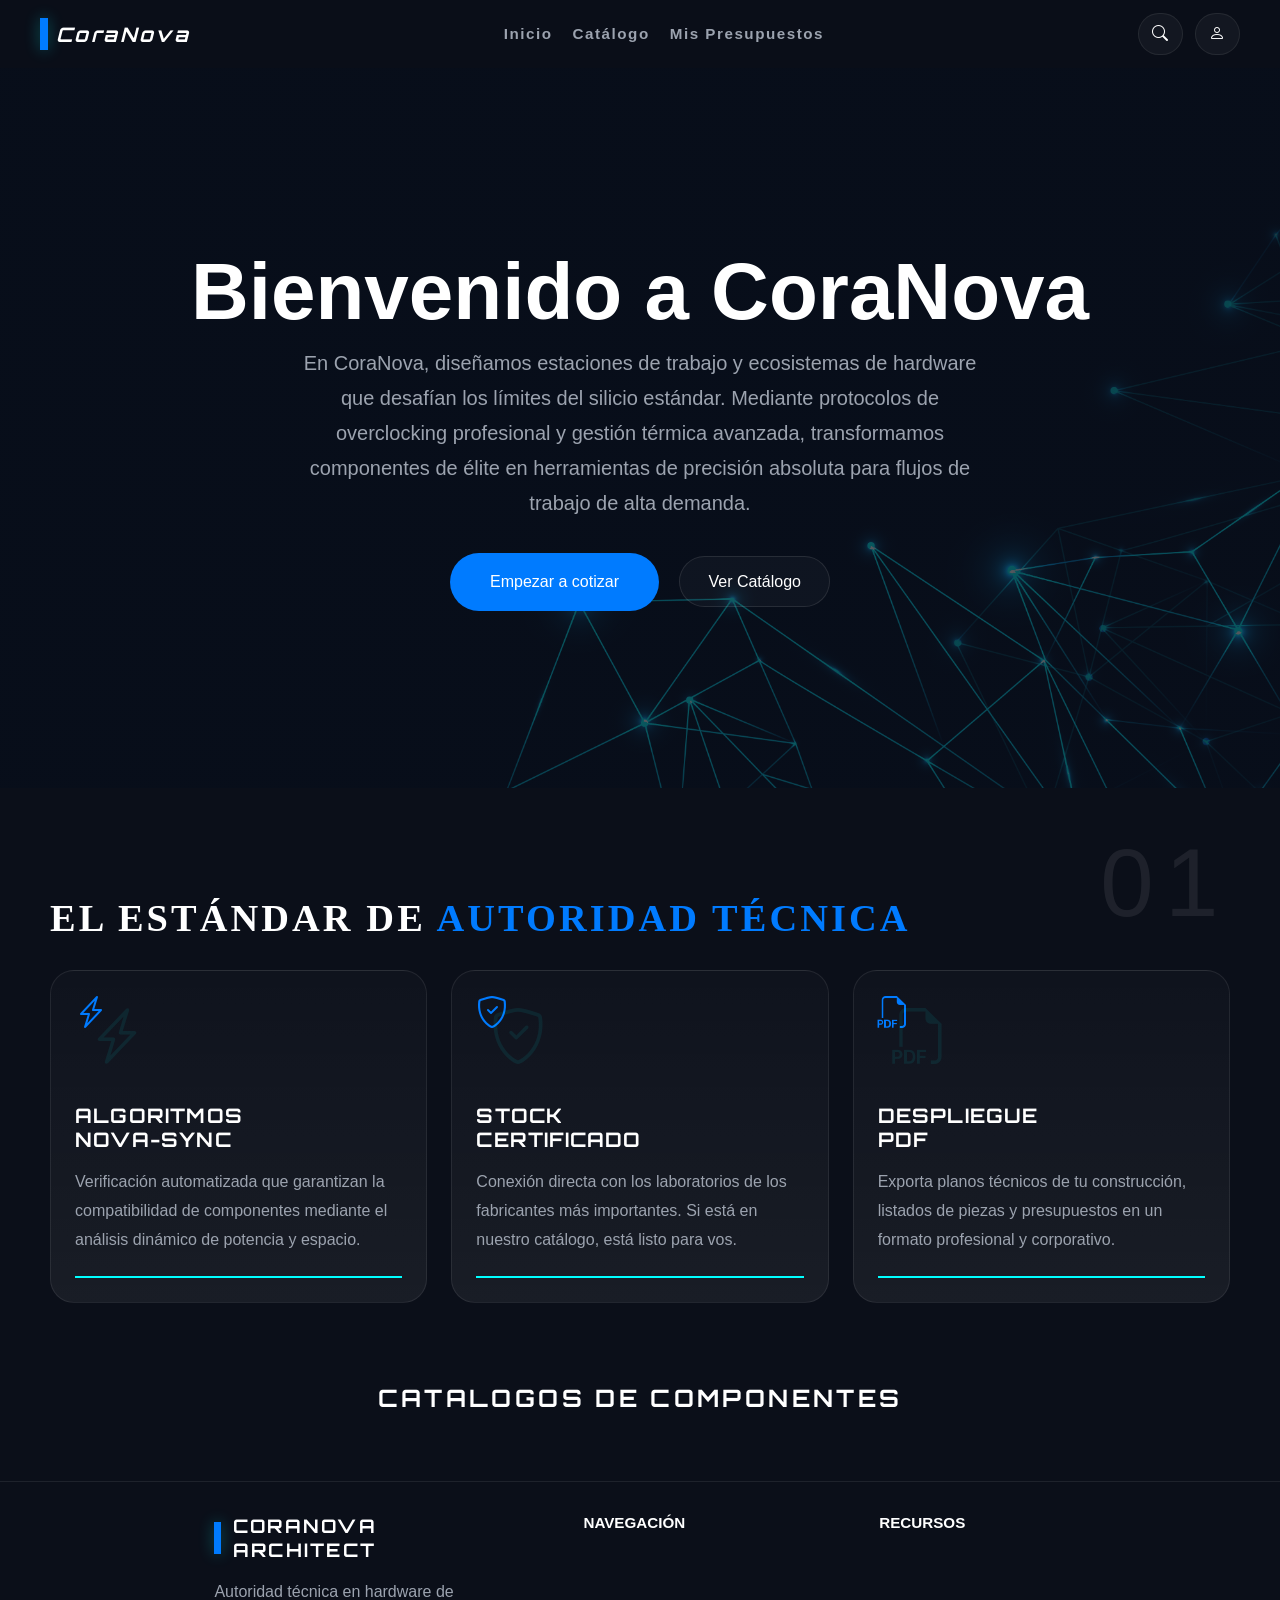
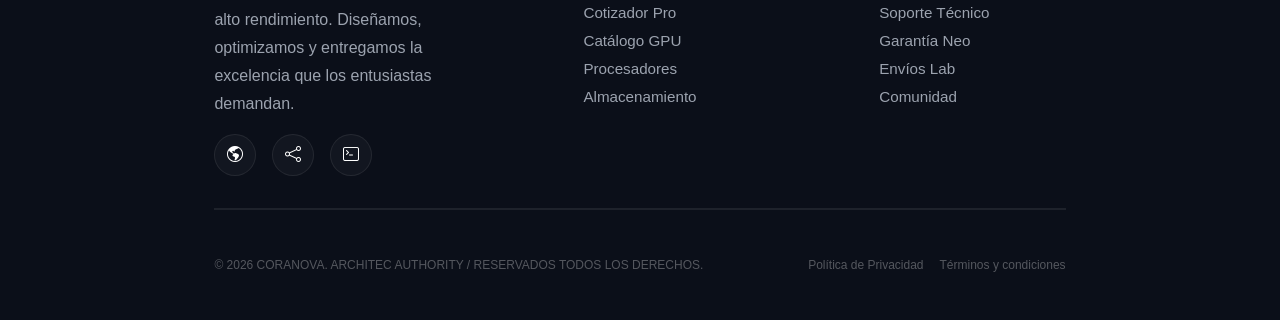
==== CoreNova/index.html @ 24099075 "Fix merge conflicts" ====
<!DOCTYPE html>
<html lang="en">
  <head>
    <meta charset="UTF-8" />
    <meta name="viewport" content="width=device-width, initial-scale=1.0" />
    <title>CoraNova - Inicio</title>

    <!-- link css -->
    <link rel="stylesheet" href="CSS/index.css" />

    <!-- icon bootstrap -->
    <link rel="stylesheet" href="https://cdn.jsdelivr.net/npm/bootstrap-icons@1.13.1/font/bootstrap-icons.min.css" />
    <link rel="stylesheet" href="https://fonts.googleapis.com/css2?family=Material+Symbols+Outlined" />

    <link href="https://fonts.googleapis.com/css2?family=Orbitron:wght@400..900&display=swap" rel="stylesheet" />
  </head>
  
  <body>
    <header>
      <nav class="navbar">
        <div class="container__navbar-logo">
          <span class="navbar__logo-accent"></span>
          <h1>CoraNova</h1>
        </div>

        <div class="navbar__links">
          <ul>
            <li>
              <a href="index.html" class="link__active">Inicio</a>
            </li>
            <li><a href="../CoreNova/pages/catalogo.html">Catálogo</a></li>
            <li><a href="#">Mis Presupuestos</a></li>
          </ul>
        </div>

        <div class="navbar__btn-actions">
          <button class="iconSearch">
            <i class="bi bi-search"></i>
          </button>

          <button class="iconLogin-person">
            <i class="bi bi-person"></i>
          </button>
        </div>
      </nav>
    </header>

    <main>
      <section class="content_principal">
        <h2 class="content_principal-tittle">Bienvenido a CoraNova</h2>
        <p class="content_principal-descrip">En CoraNova, diseñamos estaciones de trabajo y ecosistemas de hardware  que desafían los límites del silicio estándar. Mediante protocolos de overclocking profesional y gestión térmica avanzada, transformamos  componentes de élite en herramientas de precisión absoluta para flujos de trabajo de alta demanda.</p>

        <div class="container__btn-coti-catalog">
          <button class="btn-startquoting">
            <a href="#">Empezar a cotizar</a>
          </button>

          <button class="btn-seecatalog">
            <a href="#">Ver Catálogo</a>
          </button>
        </div>
      </section>


      <section class="features">
        <div class="container">
          <div class="features__header">
            <div class="features__title-block">
              <h2 class="features__title"> EL ESTÁNDAR DE <span class="features__title--highlight">AUTORIDAD TÉCNICA</span> </h2>
            </div>
            <span class="features__numOne">01</span>
          </div>

          <div class="features__grid">
            <article class="feature-card">
              <div class="feature-card__bg-icon">
                <i class="bi bi-lightning-charge"></i>
              </div>
              <i class="bi bi-lightning-charge"></i>
              <h3 class="feature-card__title"> ALGORITMOS <br /> NOVA-SYNC </h3>
              <p class="feature-card__description">Verificación automatizada que garantizan la compatibilidad de componentes mediante el análisis dinámico de potencia y espacio.</p>
              <div class="feature-card__animated-border"></div>
            </article>

            <article class="feature-card">
              <div class="feature-card__bg-icon">
                <i class="bi bi-shield-check"></i>
              </div>
              <i class="bi bi-shield-check"></i>
              <h3 class="feature-card__title">STOCK <br /> CERTIFICADO</h3>
              <p class="feature-card__description">Conexión directa con los laboratorios de los fabricantes más importantes. Si está en nuestro catálogo, está listo para vos.</p>
              <div class="feature-card__animated-border"></div>
            </article>

            <article class="feature-card">
              <div class="feature-card__bg-icon">
                <i class="bi bi-filetype-pdf"></i>
              </div>

              <i class="bi bi-filetype-pdf"></i>

              <h3 class="feature-card__title">DESPLIEGUE <br /> PDF</h3>
              <p class="feature-card__description">Exporta planos técnicos de tu construcción, listados de piezas y presupuestos en un formato profesional y corporativo.</p>
              <div class="feature-card__animated-border"></div>
            </article>
          </div>


        </div>
      </section>

      <section class="catalog">

        <div class="container__catalog">

          <div class="container__catalog-tittle">
            <h2 class="catalog__tittle">CATALOGOS DE COMPONENTES</h2>
          </div>

          <div class="catalog__grid">
            <!-- <article class="catalog__card">
              <p class="product__card-textcategory">PROCESADOR</p>
              <img src="assets/CORE i9.png" alt="CORE I9-14900K" class="catalog__card-img" />
              <h3 class="catalog__card-title">CORE I9-14900K LGA1700</h3>
            </article>

            <article class="catalog__card">
              <p class="product__card-textcategory">TARJETA GRÁFICA</p>

              <img src="assets/RTX.png" alt="RTX 4090 PHANTOM" class="catalog__card-img" />
              <h3 class="catalog__card-title">RTX 4090 PHANTOM</h3>
            </article>

            <article class="catalog__card">
              <p class="product__card-textcategory">MEMORIA RAM</p>
              <img src="assets/DOMINATOR DDR5.png" alt="DOMINATOR DDR5" class="catalog__card-img" />
              <h3 class="catalog__card-title">DOMINATOR DDR5</h3>
            </article>

            <article class="catalog__card">
              <p class="product__card-textcategory">PLACA MADRE</p>
              <img src="assets/pacaBase.jpeg" alt="Placas Base" class="catalog__card-img" />
              <h3 class="catalog__card-title">Motherboard B550m Ds3h Gigabyte Amd Am4</h3>
            </article>

            <article class="catalog__card">
              <p class="product__card-textcategory">FUENTE DE PODER</p>
              <img src="assets/fuentePoder.webp" alt="Fuentes de Poder" class="catalog__card-img" />
              <h3 class="catalog__card-title">FUENTE GAMER SENTEY 850W 80 GOLD</h3>
            </article> -->
        </div>

      </section>
    </main>

    <footer class="footer">
      
      <div class="container__general-footer">

        <div class="container footer__grid">

        <div class="footer__brand">

          <div class="footer__logo">
            <span class="footer__logo-accent"></span>
            <h3>CORANOVA ARCHITECT</h3>
          </div>

          <p class="footer__about">Autoridad técnica en hardware de alto rendimiento. Diseñamos, optimizamos y entregamos la excelencia que los entusiastas demandan.</p>

          <div class="footer__socials">
            <a href="#" class="footer__social-link"><i class="bi bi-globe-americas"></i></a>
            <a href="#" class="footer__social-link"><i class="bi bi-share"></i></a>
            <a href="#" class="footer__social-link"><i class="bi bi-terminal"></i></a>
          </div>
        </div>

        <div class="footer__nav-group">
          <h5 class="footer__title">NAVEGACIÓN</h5>
          <ul class="footer__list">
            <li><a href="#" class="footer__link">Cotizador Pro</a></li>
            <li><a href="#" class="footer__link">Catálogo GPU</a></li>
            <li><a href="#" class="footer__link">Procesadores</a></li>
            <li><a href="#" class="footer__link">Almacenamiento</a></li>
          </ul>
        </div>

        <div class="footer__nav-group">
          <h5 class="footer__title">RECURSOS</h5>
          <ul class="footer__list">
            <li><a href="#" class="footer__link">Soporte Técnico</a></li>
            <li><a href="#" class="footer__link">Garantía Neo</a></li>
            <li><a href="#" class="footer__link">Envíos Lab</a></li>
            <li><a href="#" class="footer__link">Comunidad</a></li>
          </ul>
        </div>
      </div>

      <div class="container__line-footer">
        <hr class="line-footer">
      </div>

      <div class="container footer__bottom">
        <p class="footer__copyright">© 2026 CORANOVA. ARCHITEC AUTHORITY / RESERVADOS TODOS LOS DERECHOS.</p>
        <div class="footer__legal">
          <a href="#" class="footer__legal-link">Política de Privacidad</a>
          <a href="#" class="footer__legal-link">Términos y condiciones</a>
        </div>
      </div>

      </div>

    </footer>
  </body>
</html>
---- CoreNova/CSS/index.css ----
:root {
  /* colores */
  --brand-primary: #007bff;
  --brand-glow: #00ffff;
  --bg-main: #0b0f19;
  --bg-card: #111827;
  --text-main: #ffffff;
  --text-dim: #9ca3af;
  --accent-alert: #ff3e3e;

  /* fuentes */
  --font-header: "Orbitron", sans-serif;
  --font-body: "Inter", sans-serif;

  /* sombras y efect */
  --neon-glow: 0 0 15px rgba(0, 255, 255, 0.3);
  --border-tech: 1px solid rgba(255, 255, 255, 0.08);
}

* {
    margin: 0;
    padding: 0;
    box-sizing: border-box;
}

html {
    scroll-behavior: smooth;
}

body {
    background-color: var(--bg-main);
    color: var(--text-main);
    font-family: var(--font-body);
    min-height: 100vh;
}

img {
    display: block;
    max-width: 100%;
}

a {
    color: inherit;
    text-decoration: none;
}

button, .btn-startquoting a, .btn-seecatalog a {
    font: inherit;
}

header{
    /* posicionamiento */
    position: sticky;
    top: 0;
    z-index: 1000;

    /* efecto vidrio */
    background-color: rgba(11, 15, 25, 0.7);
    backdrop-filter: blur(3px);
    transition: all 0.3s ease;
}

.navbar {
    padding: 0 2.5rem;
    align-items: center;
    display: flex;
    gap: 1rem;
    justify-content: space-between;
    text-align: center;
    min-height: 68px;
}

.container__navbar-logo {
    display: flex;
    align-items: center;
    gap: 0.5rem;
    font-family: var(--font-headline);
    font-size: 1.5rem;
    font-weight: 900;
    font-style: italic;
    color: #fff;
}

.navbar__logo-accent, .footer__logo-accent {
    width: 0.5rem;
    height: 2rem;
    background-color: var(--brand-primary);
    box-shadow: var(--neon-glow);
}

.footer__logo-accent h3 {
    font-size: 1.25rem;
}

.navbar h1 {
    color: var(--text-main);
    font-family: var(--font-header);
    font-size: 1.25rem;
    letter-spacing: 0.12em;
    margin: 0;
}

.navbar__links ul {
    align-items: center;
    display: flex;
    gap: 1.25rem;
    list-style: none;
    margin: 0;
    padding: 0;
}

.navbar__links a {
    color: var(--text-dim);
    font-family: Verdana, Geneva, Tahoma, sans-serif;
    font-size: 0.95em;
    letter-spacing: 0.1em;
    font-weight: bold;
    transition: color 0.2s ease;
}

.navbar__links a:hover {
  color: var(--text-main);
}

.navbar__btn-actions {
    align-items: center;
    display: flex;
    gap: 0.75rem;
}

.navbar__btn-actions button {
    align-items: center;
    background-color: rgba(255, 255, 255, 0.04);
    border: 1px solid rgba(255, 255, 255, 0.08);
    border-radius: 999px;
    color: var(--text-main);
    display: inline-flex;
    height: 42px;
    justify-content: center;
    padding: 0 0.85rem;
    transition: transform 0.2s ease, background 0.2s ease;
}

.navbar__btn-actions button:hover {
    background-color: rgba(0, 255, 255, 0.14);
    transform: translateY(-1px);
}


                                        /* CONTENT */

.content_principal {
    background-image: linear-gradient(rgba(11, 15, 25, 0.7), rgba(11, 15, 25, 0.7)), url('/CoreNova/assets/v796-nunny-03b.jpg');
    background-repeat: no-repeat;
    background-size: cover;
    background-position: center;
    background-attachment: fixed;
    min-height: 80vh; 

    display: flex;
    flex-direction: column;
    text-align: center;
    align-items: center;
    justify-content: center;
}

.content_principal-tittle {
    font-family: 'Segoe UI', Tahoma, Geneva, Verdana, sans-serif;
    font-size: 5rem;
    font-weight: 900;
    margin-bottom: 0.5rem;
}

.content_principal-descrip {
    color: var(--text-dim);
    font-size: 1.25rem;
    line-height: 1.75;
    margin: 0 auto 2rem;
    max-width: 680px;
}

.btn-startquoting {
    background-color: var(--brand-primary);
    color: #ffffff;  
    border: none;
    border-radius: 999px;
    display: inline-flex;
    margin: 0 0.5rem;
    overflow: hidden;
    padding: 1.25rem 2.5rem;
}

.btn-startquoting:hover {
    background-color:#004ea1;
    box-shadow: 0 0 40px rgba(0, 123, 255, 0.5);
    transform: translateY(-2px);
    transition: 0.3s ease;
    cursor: pointer;

}

.btn-seecatalog {
    background-color: rgba(255, 255, 255, 0.03);
    border: 1px solid rgba(255, 255, 255, 0.1);
    border-radius: 999px;
    display: inline-flex;
    margin: 0 0.5rem;
    overflow: hidden;
    padding: 0;
}

.btn-seecatalog a {
    color: var(--text-main);
    display: inline-flex;
    padding: 0.95rem 1.75rem;
    transition: background 0.2s ease, color 0.2s ease;
}

.btn-seecatalog:hover {
    background-color: rgba(147, 147, 147, 0.196);
    border: 1px solid rgba(255, 255, 255, 0.238);
    transition: 0.3s ease;
}


                                        /* FEATURE */
.features {
    padding: 2.5rem 0;
}

.container {
    margin: 0 auto;
    max-width: 1180px;
}

.features__header {
    display: flex;
    align-items: flex-end;
    gap: 1rem;
    justify-content: space-between;
    margin-bottom: 2rem;
}

.features__title {
    font-family: Georgia, 'Times New Roman', Times, serif;
    font-size: clamp(2rem, 3vw, 3rem);
    letter-spacing: 0.08em;
    line-height: 1.05;
    margin: 0;
}

.features__title--highlight {
    color: var(--brand-primary);
}

.features__numOne {
    color: rgba(255, 255, 255, 0.08);
    font-family: Arial, Helvetica, sans-serif;
    font-size: 6rem;
    letter-spacing: 0.12em;
    margin: 0;
}

.features__grid {
    display: grid;
    gap: 1.5rem;
    grid-template-columns: repeat(auto-fit, minmax(220px, 1fr));
}

.feature-card {
    background: linear-gradient(180deg, rgba(255, 255, 255, 0.02), rgba(255, 255, 255, 0.06));
    border: var(--border-tech);
    border-radius: 24px;
    min-height: 300px;
    overflow: hidden;
    padding: 1.5rem;
    position: relative;
    transition: transform 0.2s ease, border-color 0.2s ease;
}

.feature-card:hover {
    border-color: rgba(0, 255, 255, 0.25);
    transform: translateY(-5px);
}

.feature-card__bg-icon {
    align-items: center;
    color: rgba(0, 255, 255, 0.08);
    display: flex;
    font-size: 3.5rem;
    height: 84px;
    justify-content: center;
    left: 1.5rem;
    position: absolute;
    top: 1.5rem;
    width: 84px;
}

.feature-card > i {
    color: var(--brand-primary);
    font-size: 2rem;
    margin-bottom: 1rem;
}

.feature-card__title {
    font-family: var(--font-header);
    font-size: 1.25rem;
    letter-spacing: 0.06em;
    line-height: 1.2;
    margin: 4.5rem 0 1rem;
}

.feature-card__description {
    color: var(--text-dim);
    line-height: 1.8;
    margin: 0 0 1.5rem;
} 

.feature-card__animated-border {
    background-color: var(--brand-glow);
    height: 2px;
    left: 1.5rem;
    position: absolute;
    right: 1.5rem;
    bottom: 1.5rem;
}

.feature-card:hover > .feature-card__animated-border {
    background: linear-gradient(90deg, transparent, var(--brand-glow), transparent);
    transition: 0.3s ease;
}


                                                                /* CATALOG */
.catalog {
     padding: 2.5rem 0;
}

.container__catalog {
    margin: 0 auto;
    max-width: 1180px;
}

.container__catalog-tittle {
    margin-bottom: 1.75rem;
    text-align: center;
}

.catalog__tittle {
    font-family: var(--font-header);
    letter-spacing: 0.14em;
    margin: 0;
    text-transform: uppercase;
}

.catalog__grid {
    display: grid;
    gap: 1.5rem;
    grid-template-columns: repeat(auto-fit, minmax(220px, 1fr));
}

.catalog__card {
    background: linear-gradient(180deg, rgba(255, 255, 255, 0.04),rgba(255, 255, 255, 0.08));
    border: var(--border-tech);
    border-radius: 24px;
    padding: 1.5rem;
    text-align: center;
    transition: transform 0.2s ease, border-color 0.2s ease;
}

.catalog__card:hover {
    border-color: rgba(0, 255, 255, 0.25);
    transform: translateY(-4px);
}

.product__card-textcategory {
    color: var(--text-dim);
    font-size: 0.8rem;
    letter-spacing: 0.12em;
    margin-bottom: 1rem;
    text-transform: uppercase;
}

.catalog__card-img {
    border-radius: 18px;
    box-shadow: inset 0 0 0 1px rgba(255, 255, 255, 0.04);
    height: 180px;
    object-fit: cover;
    width: 100%;
}

.catalog__card-title {
    font-family: 'Segoe UI', Tahoma, Geneva, Verdana, sans-serif;
    font-size: 1.1rem;
    margin: 1rem 0 0;
}


                                                                /* FOOTER */

.footer {
    border-top: 1px solid rgba(255, 255, 255, 0.08);
    padding: 2rem 2rem 3rem;
    display: flex;
    justify-content: center;
}

.container__general-footer{
    width: 70%;
    justify-content: center;
    align-items: center;
}

.footer__grid {
    display: grid;
    justify-content: center;
    gap: 2rem;
    grid-template-columns: repeat(auto-fit, minmax(240px, 1fr));
}

.footer__nav-group{
    display: flex;
    flex-direction: column;
    justify-content: center;
}

.footer__brand {
    display: grid;
    gap: 1rem;
}

.footer__logo {
    align-items: center;
    display: flex;
    gap: 0.75rem;
    font-family: var(--font-header);
    font-size: 1rem;
    letter-spacing: 0.14em;
    text-transform: uppercase;
}

.footer__about {
    color: var(--text-dim);
    line-height: 1.75;
    margin: 0;
}

.footer__socials {
    display: flex;
    gap: 1rem;
}

.footer__social-link {
    display: inline-flex;
    align-items: center;
    justify-content: center;
    width: 42px;
    height: 42px;
    background-color: rgba(255, 255, 255, 0.03);
    border: 1px solid rgba(255, 255, 255, 0.08);
    border-radius: 999px;
    color: var(--text-main);
}

.footer__social-link:hover {
    background-color: #007bff;
    transition: 0.3s ease;
}

.footer__nav-group {
    display: grid;
    gap: 0.75rem;
}

.footer__title {
    color: var(--text-main);
    font-size: 0.95rem;
    margin: 0;
    text-transform: uppercase;
}

.footer__list {
    list-style: none;
    margin: 0;
    padding: 0;
}

.footer__link {
    color: var(--text-dim);
    display: inline-block;
    font-size: 0.95rem;
    margin-bottom: 0.7rem;
    transition: color 0.2s ease;
}

.footer__legal-link{
    color: rgba(255, 255, 255, 0.3);
    font-size: .75rem;

}

.footer__legal{
    display: flex;
    flex-direction: inherit;
}

.footer__link:hover {
    color: white;
    transition: 0.2s ease;
}

 .footer__legal-link:hover{
    color: white;
    transition: 0.2s ease;
    text-decoration: underline;
 }

.footer__bottom {
    display: flex;
    align-items: center;
    gap: 1rem;
    justify-content: space-between;
    margin-top: 1rem;
}

.footer__copyright {
    color: rgba(255, 255, 255, 0.3);
    font-size: .75rem;
    margin: 0;
}

.footer__legal {
    display: flex;
    flex-wrap: wrap;
    gap: 1rem;
}

.container__line-footer {
    display: flex;
    justify-content: center;
}

.line-footer {
    width: 100%;
    border: 1px solid rgba(255, 255, 255, 0.08);
    margin: 2rem 0;
}
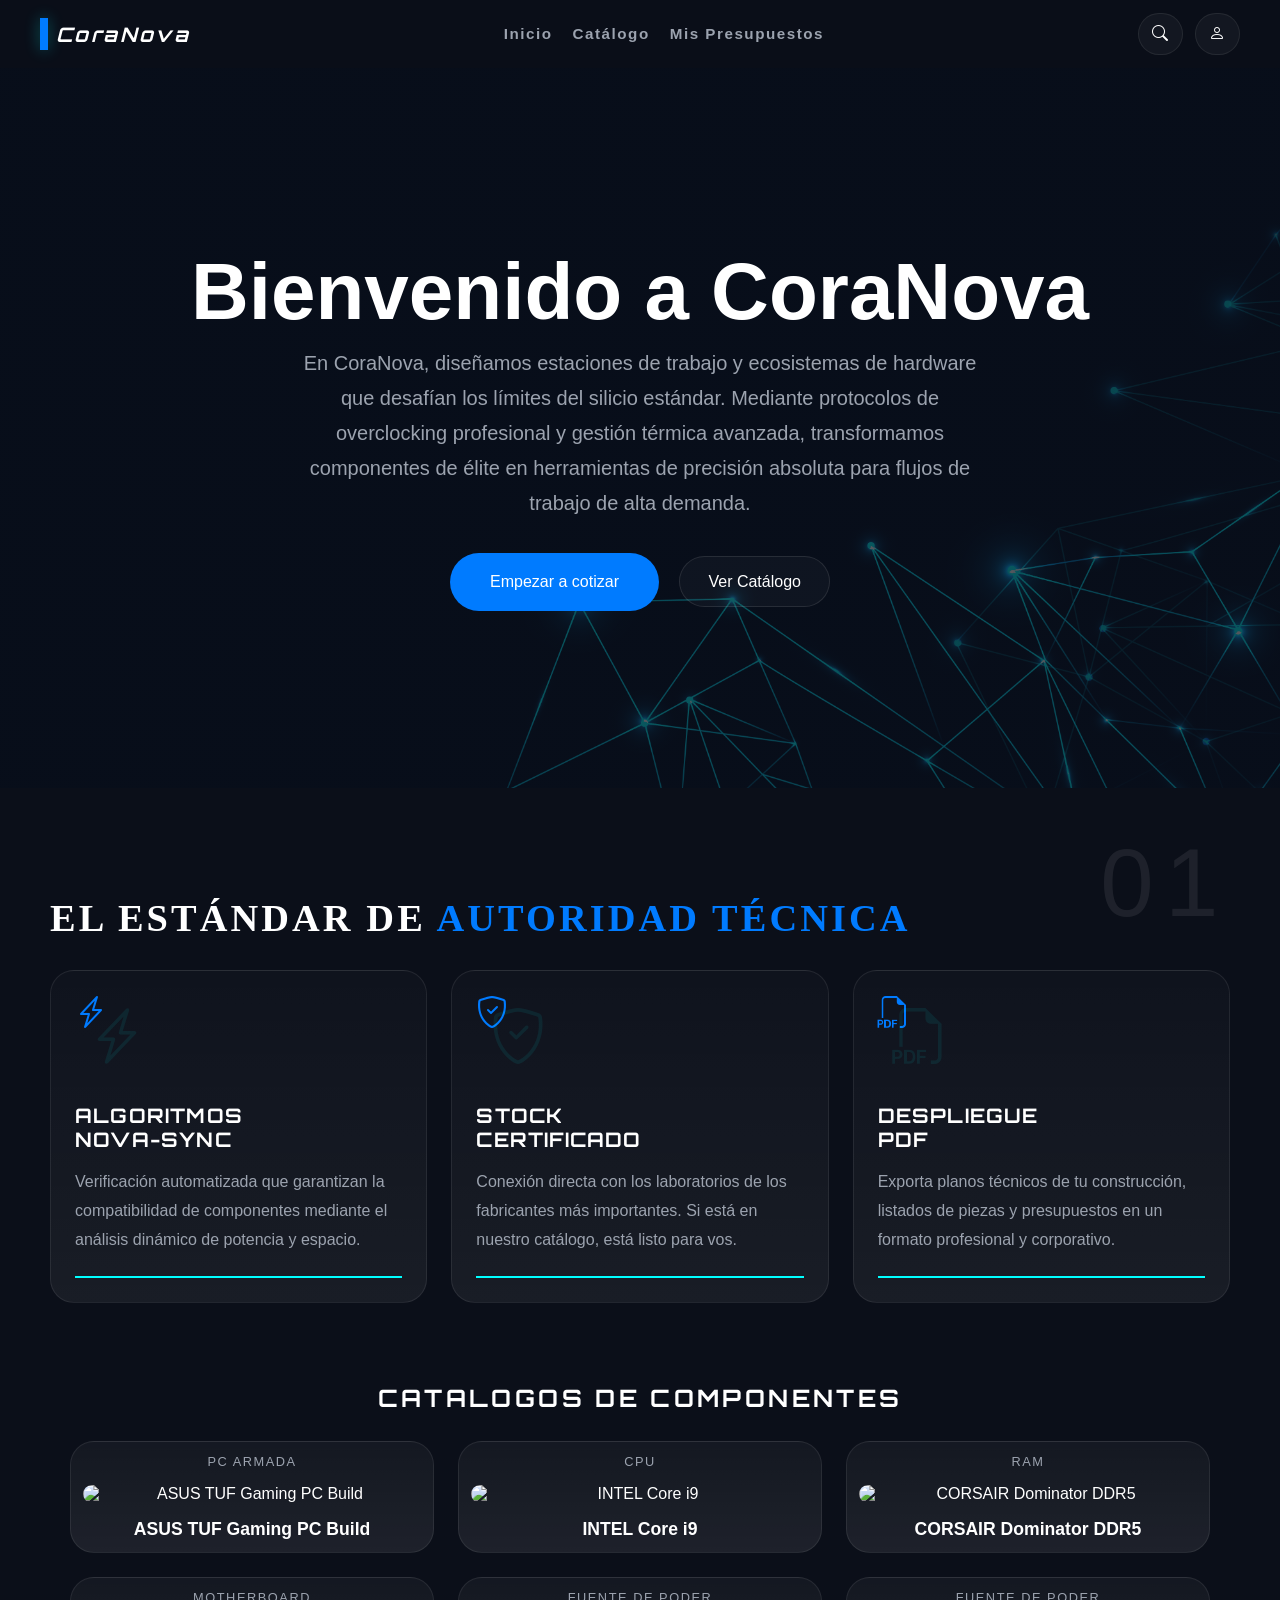
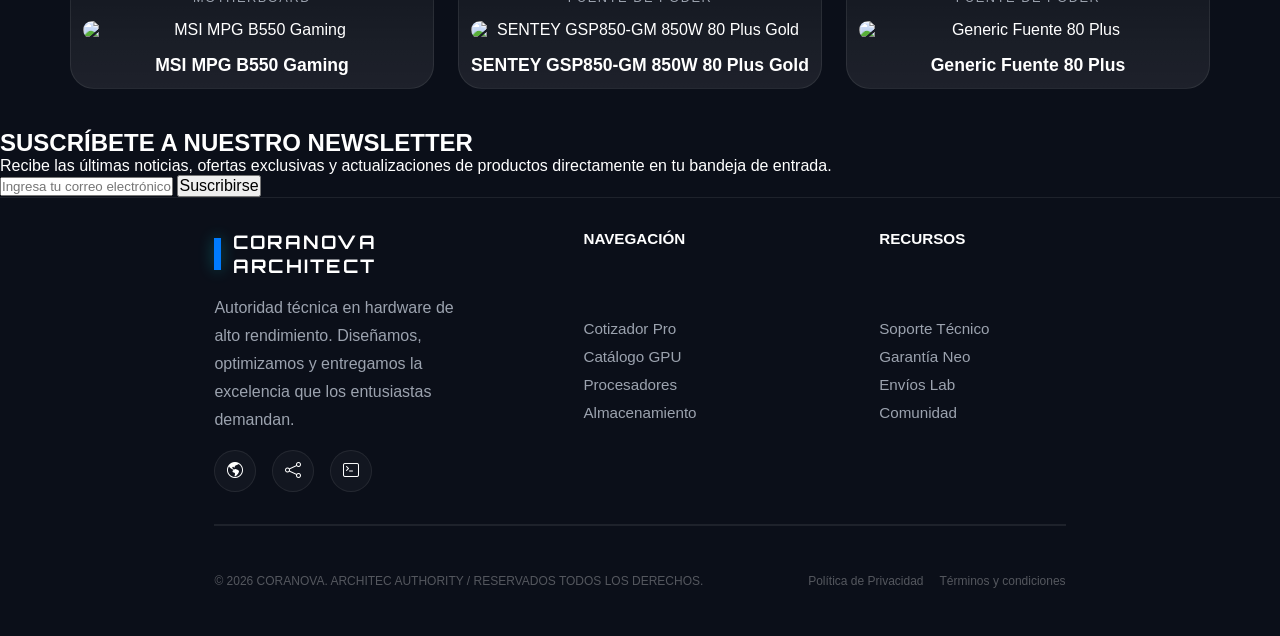
==== commit 1eb5e1b2: "refactor catalog display logic and update product data in JSON" ====
--- a/CoreNova/index.html
+++ b/CoreNova/index.html
@@ -110,47 +110,31 @@
       </section>
 
       <section class="catalog">
-
         <div class="container__catalog">
-
           <div class="container__catalog-tittle">
             <h2 class="catalog__tittle">CATALOGOS DE COMPONENTES</h2>
           </div>
 
-          <div class="catalog__grid">
-            <!-- <article class="catalog__card">
-              <p class="product__card-textcategory">PROCESADOR</p>
-              <img src="assets/CORE i9.png" alt="CORE I9-14900K" class="catalog__card-img" />
-              <h3 class="catalog__card-title">CORE I9-14900K LGA1700</h3>
-            </article>
-
-            <article class="catalog__card">
-              <p class="product__card-textcategory">TARJETA GRÁFICA</p>
-
-              <img src="assets/RTX.png" alt="RTX 4090 PHANTOM" class="catalog__card-img" />
-              <h3 class="catalog__card-title">RTX 4090 PHANTOM</h3>
-            </article>
-
-            <article class="catalog__card">
-              <p class="product__card-textcategory">MEMORIA RAM</p>
-              <img src="assets/DOMINATOR DDR5.png" alt="DOMINATOR DDR5" class="catalog__card-img" />
-              <h3 class="catalog__card-title">DOMINATOR DDR5</h3>
-            </article>
-
-            <article class="catalog__card">
-              <p class="product__card-textcategory">PLACA MADRE</p>
-              <img src="assets/pacaBase.jpeg" alt="Placas Base" class="catalog__card-img" />
-              <h3 class="catalog__card-title">Motherboard B550m Ds3h Gigabyte Amd Am4</h3>
-            </article>
-
-            <article class="catalog__card">
-              <p class="product__card-textcategory">FUENTE DE PODER</p>
-              <img src="assets/fuentePoder.webp" alt="Fuentes de Poder" class="catalog__card-img" />
-              <h3 class="catalog__card-title">FUENTE GAMER SENTEY 850W 80 GOLD</h3>
-            </article> -->
-        </div>
-
-      </section>
+          <div class="catalog__grid" id="containerProd-i">
+            <!-- products.json -->
+          </div>
+        </div>
+      </section>
+
+      <section class="sect-newsletter">
+
+        <div class="container__newsletter">
+            <h2 class="newsletter__title">SUSCRÍBETE A NUESTRO NEWSLETTER</h2>
+            <p class="newsletter__description">Recibe las últimas noticias, ofertas exclusivas y actualizaciones de productos directamente en tu bandeja de entrada.</p>
+
+            <form class="newsletter__form">
+                <input type="email" class="newsletter__input" placeholder="Ingresa tu correo electrónico" required>
+                <button type="submit" class="newsletter__btn">Suscribirse</button>
+            </form>
+        </div>
+
+      </section>
+
     </main>
 
     <footer class="footer">
@@ -211,5 +195,7 @@
       </div>
 
     </footer>
+
+    <script src="JavaScript/index.js"></script>
   </body>
 </html>
--- a/CoreNova/CSS/index.css
+++ b/CoreNova/CSS/index.css
@@ -18,104 +18,107 @@
 }
 
 * {
-    margin: 0;
-    padding: 0;
-    box-sizing: border-box;
+  margin: 0;
+  padding: 0;
+  box-sizing: border-box;
 }
 
 html {
-    scroll-behavior: smooth;
+  scroll-behavior: smooth;
 }
 
 body {
-    background-color: var(--bg-main);
-    color: var(--text-main);
-    font-family: var(--font-body);
-    min-height: 100vh;
+  background-color: var(--bg-main);
+  color: var(--text-main);
+  font-family: var(--font-body);
+  min-height: 100vh;
 }
 
 img {
-    display: block;
-    max-width: 100%;
+  display: block;
+  max-width: 100%;
 }
 
 a {
-    color: inherit;
-    text-decoration: none;
-}
-
-button, .btn-startquoting a, .btn-seecatalog a {
-    font: inherit;
-}
-
-header{
-    /* posicionamiento */
-    position: sticky;
-    top: 0;
-    z-index: 1000;
-
-    /* efecto vidrio */
-    background-color: rgba(11, 15, 25, 0.7);
-    backdrop-filter: blur(3px);
-    transition: all 0.3s ease;
+  color: inherit;
+  text-decoration: none;
+}
+
+button,
+.btn-startquoting a,
+.btn-seecatalog a {
+  font: inherit;
+}
+
+header {
+  /* posicionamiento */
+  position: sticky;
+  top: 0;
+  z-index: 1000;
+
+  /* efecto vidrio */
+  background-color: rgba(11, 15, 25, 0.7);
+  backdrop-filter: blur(3px);
+  transition: all 0.3s ease;
 }
 
 .navbar {
-    padding: 0 2.5rem;
-    align-items: center;
-    display: flex;
-    gap: 1rem;
-    justify-content: space-between;
-    text-align: center;
-    min-height: 68px;
+  padding: 0 2.5rem;
+  align-items: center;
+  display: flex;
+  gap: 1rem;
+  justify-content: space-between;
+  text-align: center;
+  min-height: 68px;
 }
 
 .container__navbar-logo {
-    display: flex;
-    align-items: center;
-    gap: 0.5rem;
-    font-family: var(--font-headline);
-    font-size: 1.5rem;
-    font-weight: 900;
-    font-style: italic;
-    color: #fff;
-}
-
-.navbar__logo-accent, .footer__logo-accent {
-    width: 0.5rem;
-    height: 2rem;
-    background-color: var(--brand-primary);
-    box-shadow: var(--neon-glow);
+  display: flex;
+  align-items: center;
+  gap: 0.5rem;
+  font-family: var(--font-headline);
+  font-size: 1.5rem;
+  font-weight: 900;
+  font-style: italic;
+  color: #fff;
+}
+
+.navbar__logo-accent,
+.footer__logo-accent {
+  width: 0.5rem;
+  height: 2rem;
+  background-color: var(--brand-primary);
+  box-shadow: var(--neon-glow);
 }
 
 .footer__logo-accent h3 {
-    font-size: 1.25rem;
+  font-size: 1.25rem;
 }
 
 .navbar h1 {
-    color: var(--text-main);
-    font-family: var(--font-header);
-    font-size: 1.25rem;
-    letter-spacing: 0.12em;
-    margin: 0;
+  color: var(--text-main);
+  font-family: var(--font-header);
+  font-size: 1.25rem;
+  letter-spacing: 0.12em;
+  margin: 0;
 }
 
 .navbar__links ul {
-    align-items: center;
-    display: flex;
-    gap: 1.25rem;
-    list-style: none;
-    margin: 0;
-    padding: 0;
+  align-items: center;
+  display: flex;
+  gap: 1.25rem;
+  list-style: none;
+  margin: 0;
+  padding: 0;
 }
 
 .navbar__links a {
-    color: var(--text-dim);
-    font-family: Verdana, Geneva, Tahoma, sans-serif;
-    font-size: 0.95em;
-    letter-spacing: 0.1em;
-    font-weight: bold;
-    transition: color 0.2s ease;
+  color: var(--text-dim);
+  font-family: Verdana, Geneva, Tahoma, sans-serif;
+  font-size: 0.95em;
+  letter-spacing: 0.1em;
+  font-weight: bold;
+  transition: color 0.2s ease;
 }
 
 .navbar__links a:hover {
@@ -123,425 +126,425 @@
 }
 
 .navbar__btn-actions {
-    align-items: center;
-    display: flex;
-    gap: 0.75rem;
+  align-items: center;
+  display: flex;
+  gap: 0.75rem;
 }
 
 .navbar__btn-actions button {
-    align-items: center;
-    background-color: rgba(255, 255, 255, 0.04);
-    border: 1px solid rgba(255, 255, 255, 0.08);
-    border-radius: 999px;
-    color: var(--text-main);
-    display: inline-flex;
-    height: 42px;
-    justify-content: center;
-    padding: 0 0.85rem;
-    transition: transform 0.2s ease, background 0.2s ease;
+  align-items: center;
+  background-color: rgba(255, 255, 255, 0.04);
+  border: 1px solid rgba(255, 255, 255, 0.08);
+  border-radius: 999px;
+  color: var(--text-main);
+  display: inline-flex;
+  height: 42px;
+  justify-content: center;
+  padding: 0 0.85rem;
+  transition:
+    transform 0.2s ease,
+    background 0.2s ease;
 }
 
 .navbar__btn-actions button:hover {
-    background-color: rgba(0, 255, 255, 0.14);
-    transform: translateY(-1px);
-}
-
-
-                                        /* CONTENT */
+  background-color: rgba(0, 255, 255, 0.14);
+  transform: translateY(-1px);
+}
+
+/* CONTENT */
 
 .content_principal {
-    background-image: linear-gradient(rgba(11, 15, 25, 0.7), rgba(11, 15, 25, 0.7)), url('/CoreNova/assets/v796-nunny-03b.jpg');
-    background-repeat: no-repeat;
-    background-size: cover;
-    background-position: center;
-    background-attachment: fixed;
-    min-height: 80vh; 
-
-    display: flex;
-    flex-direction: column;
-    text-align: center;
-    align-items: center;
-    justify-content: center;
+  background-image:
+    linear-gradient(rgba(11, 15, 25, 0.7), rgba(11, 15, 25, 0.7)),
+    url("/CoreNova/assets/v796-nunny-03b.jpg");
+  background-repeat: no-repeat;
+  background-size: cover;
+  background-position: center;
+  background-attachment: fixed;
+  min-height: 80vh;
+
+  display: flex;
+  flex-direction: column;
+  text-align: center;
+  align-items: center;
+  justify-content: center;
 }
 
 .content_principal-tittle {
-    font-family: 'Segoe UI', Tahoma, Geneva, Verdana, sans-serif;
-    font-size: 5rem;
-    font-weight: 900;
-    margin-bottom: 0.5rem;
+  font-family: "Segoe UI", Tahoma, Geneva, Verdana, sans-serif;
+  font-size: 5rem;
+  font-weight: 900;
+  margin-bottom: 0.5rem;
 }
 
 .content_principal-descrip {
-    color: var(--text-dim);
-    font-size: 1.25rem;
-    line-height: 1.75;
-    margin: 0 auto 2rem;
-    max-width: 680px;
+  color: var(--text-dim);
+  font-size: 1.25rem;
+  line-height: 1.75;
+  margin: 0 auto 2rem;
+  max-width: 680px;
 }
 
 .btn-startquoting {
-    background-color: var(--brand-primary);
-    color: #ffffff;  
-    border: none;
-    border-radius: 999px;
-    display: inline-flex;
-    margin: 0 0.5rem;
-    overflow: hidden;
-    padding: 1.25rem 2.5rem;
+  background-color: var(--brand-primary);
+  color: #ffffff;
+  border: none;
+  border-radius: 999px;
+  display: inline-flex;
+  margin: 0 0.5rem;
+  overflow: hidden;
+  padding: 1.25rem 2.5rem;
 }
 
 .btn-startquoting:hover {
-    background-color:#004ea1;
-    box-shadow: 0 0 40px rgba(0, 123, 255, 0.5);
-    transform: translateY(-2px);
-    transition: 0.3s ease;
-    cursor: pointer;
-
+  background-color: #004ea1;
+  box-shadow: 0 0 40px rgba(0, 123, 255, 0.5);
+  transform: translateY(-2px);
+  transition: 0.3s ease;
+  cursor: pointer;
 }
 
 .btn-seecatalog {
-    background-color: rgba(255, 255, 255, 0.03);
-    border: 1px solid rgba(255, 255, 255, 0.1);
-    border-radius: 999px;
-    display: inline-flex;
-    margin: 0 0.5rem;
-    overflow: hidden;
-    padding: 0;
+  background-color: rgba(255, 255, 255, 0.03);
+  border: 1px solid rgba(255, 255, 255, 0.1);
+  border-radius: 999px;
+  display: inline-flex;
+  margin: 0 0.5rem;
+  overflow: hidden;
+  padding: 0;
 }
 
 .btn-seecatalog a {
-    color: var(--text-main);
-    display: inline-flex;
-    padding: 0.95rem 1.75rem;
-    transition: background 0.2s ease, color 0.2s ease;
+  color: var(--text-main);
+  display: inline-flex;
+  padding: 0.95rem 1.75rem;
+  transition:
+    background 0.2s ease,
+    color 0.2s ease;
 }
 
 .btn-seecatalog:hover {
-    background-color: rgba(147, 147, 147, 0.196);
-    border: 1px solid rgba(255, 255, 255, 0.238);
-    transition: 0.3s ease;
-}
-
-
-                                        /* FEATURE */
+  background-color: rgba(147, 147, 147, 0.196);
+  border: 1px solid rgba(255, 255, 255, 0.238);
+  transition: 0.3s ease;
+}
+
+/* FEATURE */
 .features {
-    padding: 2.5rem 0;
+  padding: 2.5rem 0;
 }
 
 .container {
-    margin: 0 auto;
-    max-width: 1180px;
+  margin: 0 auto;
+  max-width: 1180px;
 }
 
 .features__header {
-    display: flex;
-    align-items: flex-end;
-    gap: 1rem;
-    justify-content: space-between;
-    margin-bottom: 2rem;
+  display: flex;
+  align-items: flex-end;
+  gap: 1rem;
+  justify-content: space-between;
+  margin-bottom: 2rem;
 }
 
 .features__title {
-    font-family: Georgia, 'Times New Roman', Times, serif;
-    font-size: clamp(2rem, 3vw, 3rem);
-    letter-spacing: 0.08em;
-    line-height: 1.05;
-    margin: 0;
+  font-family: Georgia, "Times New Roman", Times, serif;
+  font-size: clamp(2rem, 3vw, 3rem);
+  letter-spacing: 0.08em;
+  line-height: 1.05;
+  margin: 0;
 }
 
 .features__title--highlight {
-    color: var(--brand-primary);
+  color: var(--brand-primary);
 }
 
 .features__numOne {
-    color: rgba(255, 255, 255, 0.08);
-    font-family: Arial, Helvetica, sans-serif;
-    font-size: 6rem;
-    letter-spacing: 0.12em;
-    margin: 0;
+  color: rgba(255, 255, 255, 0.08);
+  font-family: Arial, Helvetica, sans-serif;
+  font-size: 6rem;
+  letter-spacing: 0.12em;
+  margin: 0;
 }
 
 .features__grid {
-    display: grid;
-    gap: 1.5rem;
-    grid-template-columns: repeat(auto-fit, minmax(220px, 1fr));
+  display: grid;
+  gap: 1.5rem;
+  grid-template-columns: repeat(auto-fit, minmax(220px, 1fr));
 }
 
 .feature-card {
-    background: linear-gradient(180deg, rgba(255, 255, 255, 0.02), rgba(255, 255, 255, 0.06));
-    border: var(--border-tech);
-    border-radius: 24px;
-    min-height: 300px;
-    overflow: hidden;
-    padding: 1.5rem;
-    position: relative;
-    transition: transform 0.2s ease, border-color 0.2s ease;
+  background: linear-gradient(180deg, rgba(255, 255, 255, 0.02),rgba(255, 255, 255, 0.06));
+  border: var(--border-tech);
+  border-radius: 24px;
+  min-height: 300px;
+  overflow: hidden;
+  padding: 1.5rem;
+  position: relative;
+  transition:
+    transform 0.2s ease,
+    border-color 0.2s ease;
 }
 
 .feature-card:hover {
-    border-color: rgba(0, 255, 255, 0.25);
-    transform: translateY(-5px);
+  border-color: rgba(0, 255, 255, 0.25);
+  transform: translateY(-5px);
 }
 
 .feature-card__bg-icon {
-    align-items: center;
-    color: rgba(0, 255, 255, 0.08);
-    display: flex;
-    font-size: 3.5rem;
-    height: 84px;
-    justify-content: center;
-    left: 1.5rem;
-    position: absolute;
-    top: 1.5rem;
-    width: 84px;
+  align-items: center;
+  color: rgba(0, 255, 255, 0.08);
+  display: flex;
+  font-size: 3.5rem;
+  height: 84px;
+  justify-content: center;
+  left: 1.5rem;
+  position: absolute;
+  top: 1.5rem;
+  width: 84px;
 }
 
 .feature-card > i {
-    color: var(--brand-primary);
-    font-size: 2rem;
-    margin-bottom: 1rem;
+  color: var(--brand-primary);
+  font-size: 2rem;
+  margin-bottom: 1rem;
 }
 
 .feature-card__title {
-    font-family: var(--font-header);
-    font-size: 1.25rem;
-    letter-spacing: 0.06em;
-    line-height: 1.2;
-    margin: 4.5rem 0 1rem;
+  font-family: var(--font-header);
+  font-size: 1.25rem;
+  letter-spacing: 0.06em;
+  line-height: 1.2;
+  margin: 4.5rem 0 1rem;
 }
 
 .feature-card__description {
-    color: var(--text-dim);
-    line-height: 1.8;
-    margin: 0 0 1.5rem;
-} 
+  color: var(--text-dim);
+  line-height: 1.8;
+  margin: 0 0 1.5rem;
+}
 
 .feature-card__animated-border {
-    background-color: var(--brand-glow);
-    height: 2px;
-    left: 1.5rem;
-    position: absolute;
-    right: 1.5rem;
-    bottom: 1.5rem;
+  background-color: var(--brand-glow);
+  height: 2px;
+  left: 1.5rem;
+  position: absolute;
+  right: 1.5rem;
+  bottom: 1.5rem;
 }
 
 .feature-card:hover > .feature-card__animated-border {
-    background: linear-gradient(90deg, transparent, var(--brand-glow), transparent);
-    transition: 0.3s ease;
-}
-
-
-                                                                /* CATALOG */
+  background: linear-gradient(90deg, transparent, var(--brand-glow),transparent);
+  transition: 0.3s ease;
+}
+
+/* CATALOG */
 .catalog {
-     padding: 2.5rem 0;
-}
-
-.container__catalog {
-    margin: 0 auto;
-    max-width: 1180px;
+  display: flex;
+  justify-content: center;
+  padding: 2.5rem 0;
 }
 
 .container__catalog-tittle {
-    margin-bottom: 1.75rem;
-    text-align: center;
+  margin-bottom: 1.75rem;
+  text-align: center;
 }
 
 .catalog__tittle {
-    font-family: var(--font-header);
-    letter-spacing: 0.14em;
-    margin: 0;
-    text-transform: uppercase;
+  font-family: var(--font-header);
+  letter-spacing: 0.14em;
+  margin: 0;
+  text-transform: uppercase;
 }
 
 .catalog__grid {
-    display: grid;
-    gap: 1.5rem;
-    grid-template-columns: repeat(auto-fit, minmax(220px, 1fr));
+  display: grid;
+  gap: 1.5rem;
+  grid-template-columns: repeat(3,1fr);
+  grid-template-rows: repeat(2,auto);
 }
 
 .catalog__card {
-    background: linear-gradient(180deg, rgba(255, 255, 255, 0.04),rgba(255, 255, 255, 0.08));
-    border: var(--border-tech);
-    border-radius: 24px;
-    padding: 1.5rem;
-    text-align: center;
-    transition: transform 0.2s ease, border-color 0.2s ease;
+  background: linear-gradient(180deg, rgba(255, 255, 255, 0.04), rgba(255, 255, 255, 0.08));
+  border: var(--border-tech);
+  border-radius: 24px;
+  padding: 0.75rem;
+  text-align: center;
+  transition: transform 0.2s ease, border-color 0.2s ease;
 }
 
 .catalog__card:hover {
-    border-color: rgba(0, 255, 255, 0.25);
-    transform: translateY(-4px);
+  border-color: rgba(0, 255, 255, 0.25);
+  transform: translateY(-4px);
 }
 
 .product__card-textcategory {
-    color: var(--text-dim);
-    font-size: 0.8rem;
-    letter-spacing: 0.12em;
-    margin-bottom: 1rem;
-    text-transform: uppercase;
+  color: var(--text-dim);
+  font-size: 0.8rem;
+  letter-spacing: 0.12em;
+  margin-bottom: 1rem;
+  text-transform: uppercase;
 }
 
 .catalog__card-img {
-    border-radius: 18px;
-    box-shadow: inset 0 0 0 1px rgba(255, 255, 255, 0.04);
-    height: 180px;
-    object-fit: cover;
-    width: 100%;
+  border-radius: 18px;
+  height: auto;
+  max-height: 180px;
+  object-fit: contain;
+  width: 100%;
 }
 
 .catalog__card-title {
-    font-family: 'Segoe UI', Tahoma, Geneva, Verdana, sans-serif;
-    font-size: 1.1rem;
-    margin: 1rem 0 0;
-}
-
-
-                                                                /* FOOTER */
+  font-family: "Segoe UI", Tahoma, Geneva, Verdana, sans-serif;
+  font-size: 1.1rem;
+  margin: 1rem 0 0;
+}
+
+/* FOOTER */
 
 .footer {
-    border-top: 1px solid rgba(255, 255, 255, 0.08);
-    padding: 2rem 2rem 3rem;
-    display: flex;
-    justify-content: center;
-}
-
-.container__general-footer{
-    width: 70%;
-    justify-content: center;
-    align-items: center;
+  border-top: 1px solid rgba(255, 255, 255, 0.08);
+  padding: 2rem 2rem 3rem;
+  display: flex;
+  justify-content: center;
+}
+
+.container__general-footer {
+  width: 70%;
+  justify-content: center;
+  align-items: center;
 }
 
 .footer__grid {
-    display: grid;
-    justify-content: center;
-    gap: 2rem;
-    grid-template-columns: repeat(auto-fit, minmax(240px, 1fr));
-}
-
-.footer__nav-group{
-    display: flex;
-    flex-direction: column;
-    justify-content: center;
+  display: grid;
+  justify-content: center;
+  gap: 2rem;
+  grid-template-columns: repeat(auto-fit, minmax(240px, 1fr));
+}
+
+.footer__nav-group {
+  display: flex;
+  flex-direction: column;
+  justify-content: center;
 }
 
 .footer__brand {
-    display: grid;
-    gap: 1rem;
+  display: grid;
+  gap: 1rem;
 }
 
 .footer__logo {
-    align-items: center;
-    display: flex;
-    gap: 0.75rem;
-    font-family: var(--font-header);
-    font-size: 1rem;
-    letter-spacing: 0.14em;
-    text-transform: uppercase;
+  align-items: center;
+  display: flex;
+  gap: 0.75rem;
+  font-family: var(--font-header);
+  font-size: 1rem;
+  letter-spacing: 0.14em;
+  text-transform: uppercase;
 }
 
 .footer__about {
-    color: var(--text-dim);
-    line-height: 1.75;
-    margin: 0;
+  color: var(--text-dim);
+  line-height: 1.75;
+  margin: 0;
 }
 
 .footer__socials {
-    display: flex;
-    gap: 1rem;
+  display: flex;
+  gap: 1rem;
 }
 
 .footer__social-link {
-    display: inline-flex;
-    align-items: center;
-    justify-content: center;
-    width: 42px;
-    height: 42px;
-    background-color: rgba(255, 255, 255, 0.03);
-    border: 1px solid rgba(255, 255, 255, 0.08);
-    border-radius: 999px;
-    color: var(--text-main);
+  display: inline-flex;
+  align-items: center;
+  justify-content: center;
+  width: 42px;
+  height: 42px;
+  background-color: rgba(255, 255, 255, 0.03);
+  border: 1px solid rgba(255, 255, 255, 0.08);
+  border-radius: 999px;
+  color: var(--text-main);
 }
 
 .footer__social-link:hover {
-    background-color: #007bff;
-    transition: 0.3s ease;
+  background-color: #007bff;
+  transition: 0.3s ease;
 }
 
 .footer__nav-group {
-    display: grid;
-    gap: 0.75rem;
+  display: grid;
+  gap: 0.75rem;
 }
 
 .footer__title {
-    color: var(--text-main);
-    font-size: 0.95rem;
-    margin: 0;
-    text-transform: uppercase;
+  color: var(--text-main);
+  font-size: 0.95rem;
+  margin: 0;
+  text-transform: uppercase;
 }
 
 .footer__list {
-    list-style: none;
-    margin: 0;
-    padding: 0;
+  list-style: none;
+  margin: 0;
+  padding: 0;
 }
 
 .footer__link {
-    color: var(--text-dim);
-    display: inline-block;
-    font-size: 0.95rem;
-    margin-bottom: 0.7rem;
-    transition: color 0.2s ease;
-}
-
-.footer__legal-link{
-    color: rgba(255, 255, 255, 0.3);
-    font-size: .75rem;
-
-}
-
-.footer__legal{
-    display: flex;
-    flex-direction: inherit;
+  color: var(--text-dim);
+  display: inline-block;
+  font-size: 0.95rem;
+  margin-bottom: 0.7rem;
+  transition: color 0.2s ease;
+}
+
+.footer__legal-link {
+  color: rgba(255, 255, 255, 0.3);
+  font-size: 0.75rem;
+}
+
+.footer__legal {
+  display: flex;
+  flex-direction: inherit;
 }
 
 .footer__link:hover {
-    color: white;
-    transition: 0.2s ease;
-}
-
- .footer__legal-link:hover{
-    color: white;
-    transition: 0.2s ease;
-    text-decoration: underline;
- }
+  color: white;
+  transition: 0.2s ease;
+}
+
+.footer__legal-link:hover {
+  color: white;
+  transition: 0.2s ease;
+  text-decoration: underline;
+}
 
 .footer__bottom {
-    display: flex;
-    align-items: center;
-    gap: 1rem;
-    justify-content: space-between;
-    margin-top: 1rem;
+  display: flex;
+  align-items: center;
+  gap: 1rem;
+  justify-content: space-between;
+  margin-top: 1rem;
 }
 
 .footer__copyright {
-    color: rgba(255, 255, 255, 0.3);
-    font-size: .75rem;
-    margin: 0;
+  color: rgba(255, 255, 255, 0.3);
+  font-size: 0.75rem;
+  margin: 0;
 }
 
 .footer__legal {
-    display: flex;
-    flex-wrap: wrap;
-    gap: 1rem;
+  display: flex;
+  flex-wrap: wrap;
+  gap: 1rem;
 }
 
 .container__line-footer {
-    display: flex;
-    justify-content: center;
+  display: flex;
+  justify-content: center;
 }
 
 .line-footer {
-    width: 100%;
-    border: 1px solid rgba(255, 255, 255, 0.08);
-    margin: 2rem 0;
-}+  width: 100%;
+  border: 1px solid rgba(255, 255, 255, 0.08);
+  margin: 2rem 0;
+}
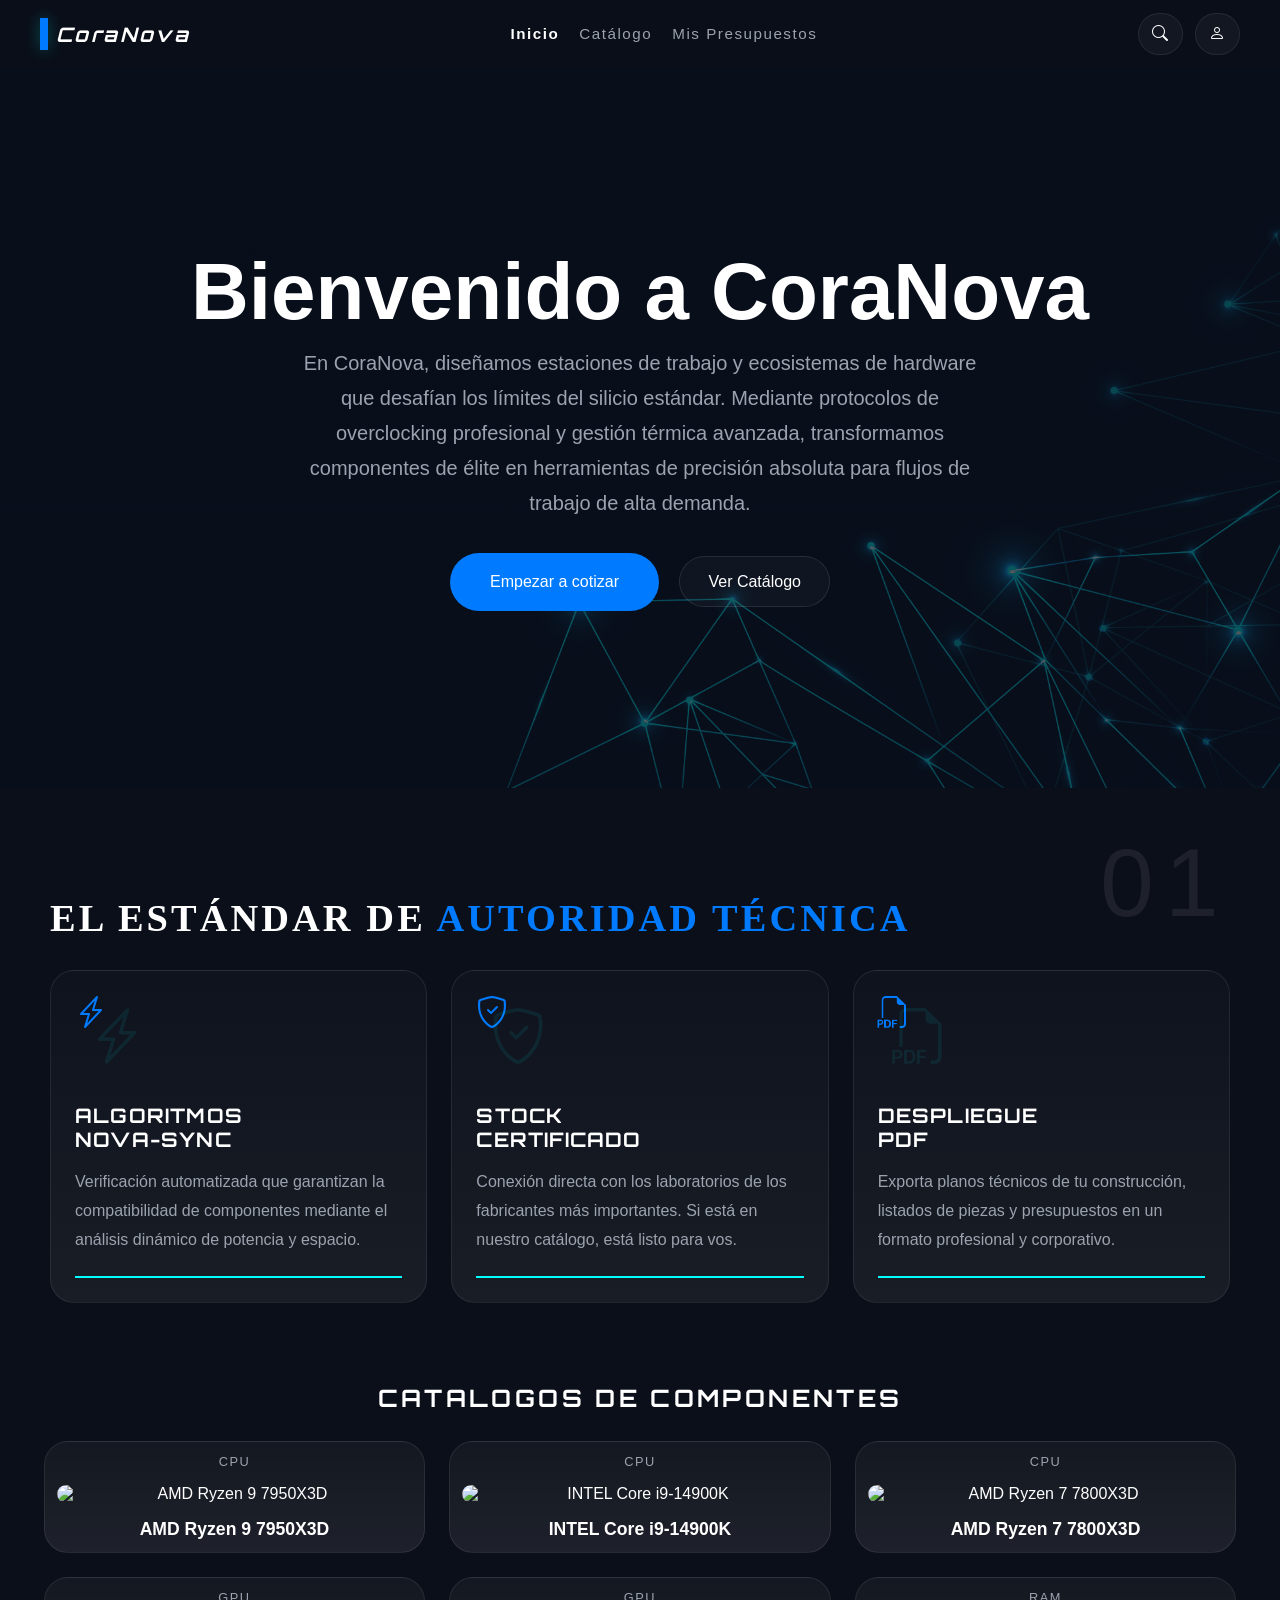
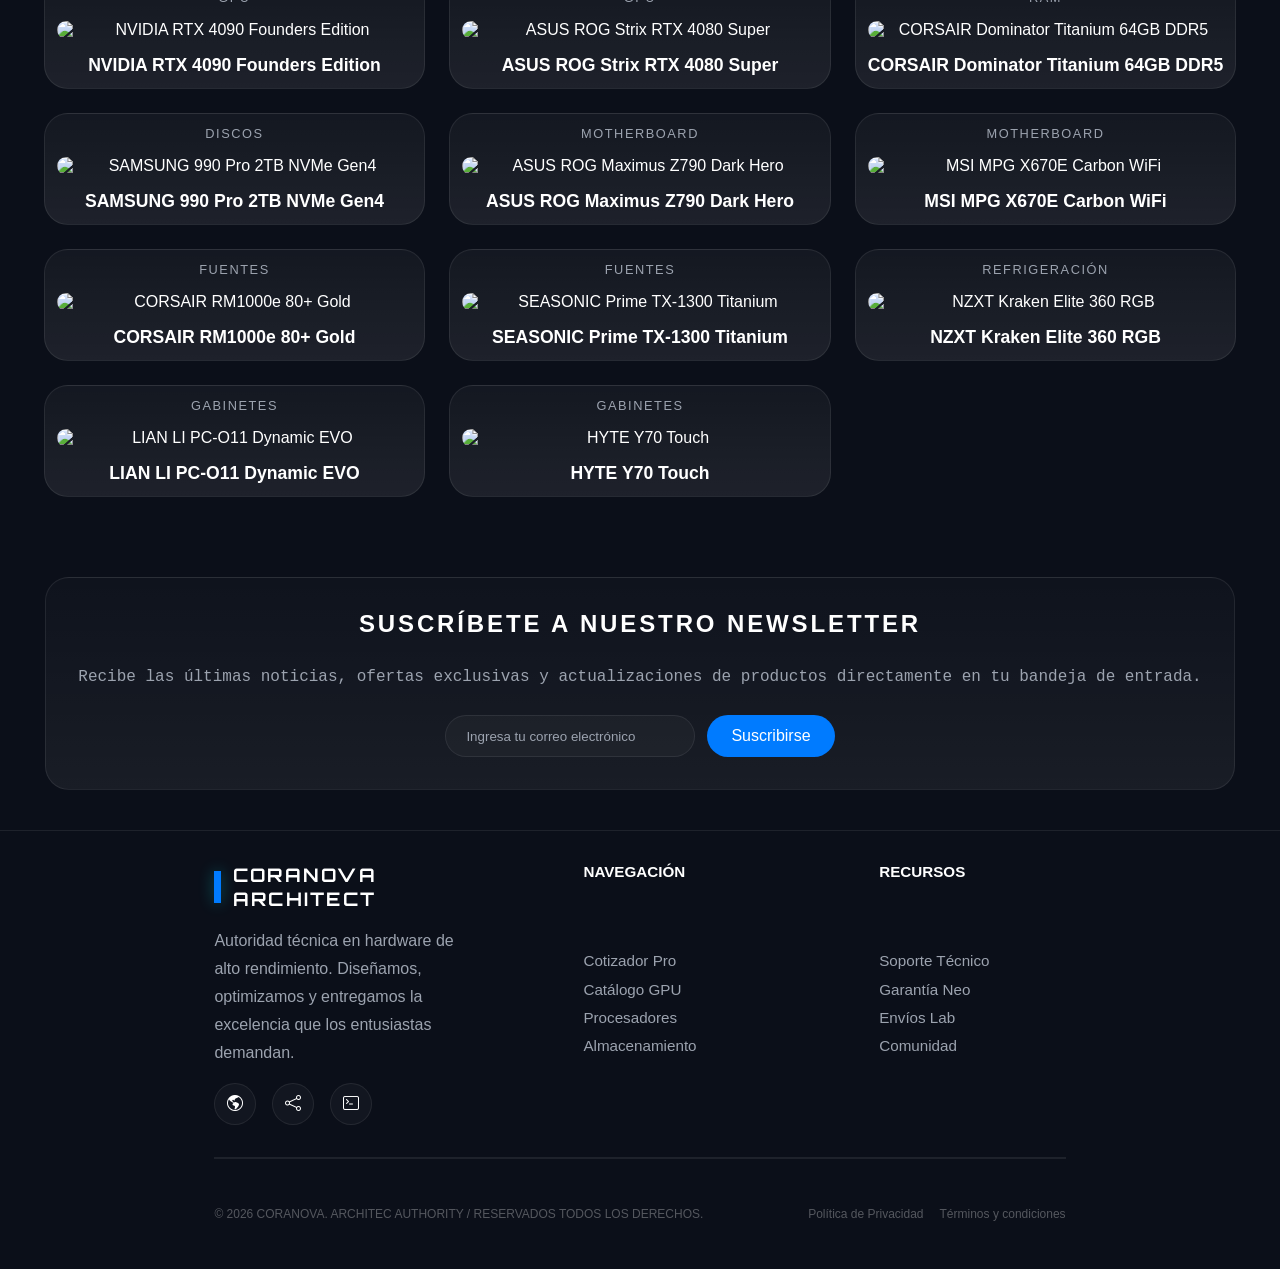
==== commit cbfeb1ed: "refactor footer and navbar styles for improved accessibility and layout" ====
--- a/CoreNova/index.html
+++ b/CoreNova/index.html
@@ -26,7 +26,7 @@
         <div class="navbar__links">
           <ul>
             <li>
-              <a href="index.html" class="link__active">Inicio</a>
+              <a href="index.html" id="link__active">Inicio</a>
             </li>
             <li><a href="../CoreNova/pages/catalogo.html">Catálogo</a></li>
             <li><a href="#">Mis Presupuestos</a></li>
--- a/CoreNova/CSS/index.css
+++ b/CoreNova/CSS/index.css
@@ -62,6 +62,8 @@
   transition: all 0.3s ease;
 }
 
+
+
 .navbar {
   padding: 0 2.5rem;
   align-items: center;
@@ -117,8 +119,12 @@
   font-family: Verdana, Geneva, Tahoma, sans-serif;
   font-size: 0.95em;
   letter-spacing: 0.1em;
+  transition: color 0.2s ease;
+}
+
+#link__active{
+  color: white;
   font-weight: bold;
-  transition: color 0.2s ease;
 }
 
 .navbar__links a:hover {
@@ -400,6 +406,84 @@
   margin: 1rem 0 0;
 }
 
+/* NEWSLETTER */
+.sect-newsletter {
+  display: flex;
+  justify-content: center;
+  padding: 2.5rem 0;
+}
+
+.container__newsletter {
+  background: linear-gradient(180deg, rgba(255, 255, 255, 0.02), rgba(255, 255, 255, 0.06));
+  border: var(--border-tech);
+  border-radius: 24px;
+  display: flex;
+  flex-direction: column;
+  gap: 1.5rem;
+  padding: 2rem;
+  text-align: center;
+}
+
+.newsletter__title {
+  font-family: 'Franklin Gothic Medium', 'Arial Narrow', Arial, sans-serif;
+  font-size: 1.5rem;
+  letter-spacing: 0.12em;
+  line-height: 1.2;
+  margin: 0;
+}
+
+.newsletter__description {
+  font-family: 'Courier New', Courier, monospace;
+  color: var(--text-dim);
+  line-height: 1.75;
+  margin: 0;
+}
+
+.newsletter__form {
+  display: flex;
+  gap: 0.75rem;
+  justify-content: center;
+}
+
+.newsletter__input {
+  background-color: rgba(255, 255, 255, 0.03);
+  border: 1px solid rgba(255, 255, 255, 0.08);
+  border-radius: 999px;
+  color: var(--text-main);
+  padding: 0.75rem 1.25rem;
+  width: 250px;
+}
+
+.newsletter__input::placeholder {
+  color: var(--text-dim);
+}
+
+.newsletter__btn {
+  background-color: var(--brand-primary);
+  border: none;
+  border-radius: 999px;
+  color: #ffffff;
+  padding: 0.75rem 1.5rem;
+}
+
+.newsletter__btn:hover {
+  background-color: #004ea1;
+  box-shadow: 0 0 40px rgba(0, 123, 255, 0.5);
+  transform: translateY(-2px);
+  transition: 0.3s ease;
+  cursor: pointer;
+}
+
+.newsletter__form:hover .newsletter__input {
+  border-color: rgba(0, 255, 255, 0.25);
+  transition: 0.3s ease;
+}
+
+.newsletter__input:focus {
+  outline: none;
+  border: 1px solid var(--brand-primary);
+}
+
 /* FOOTER */
 
 .footer {
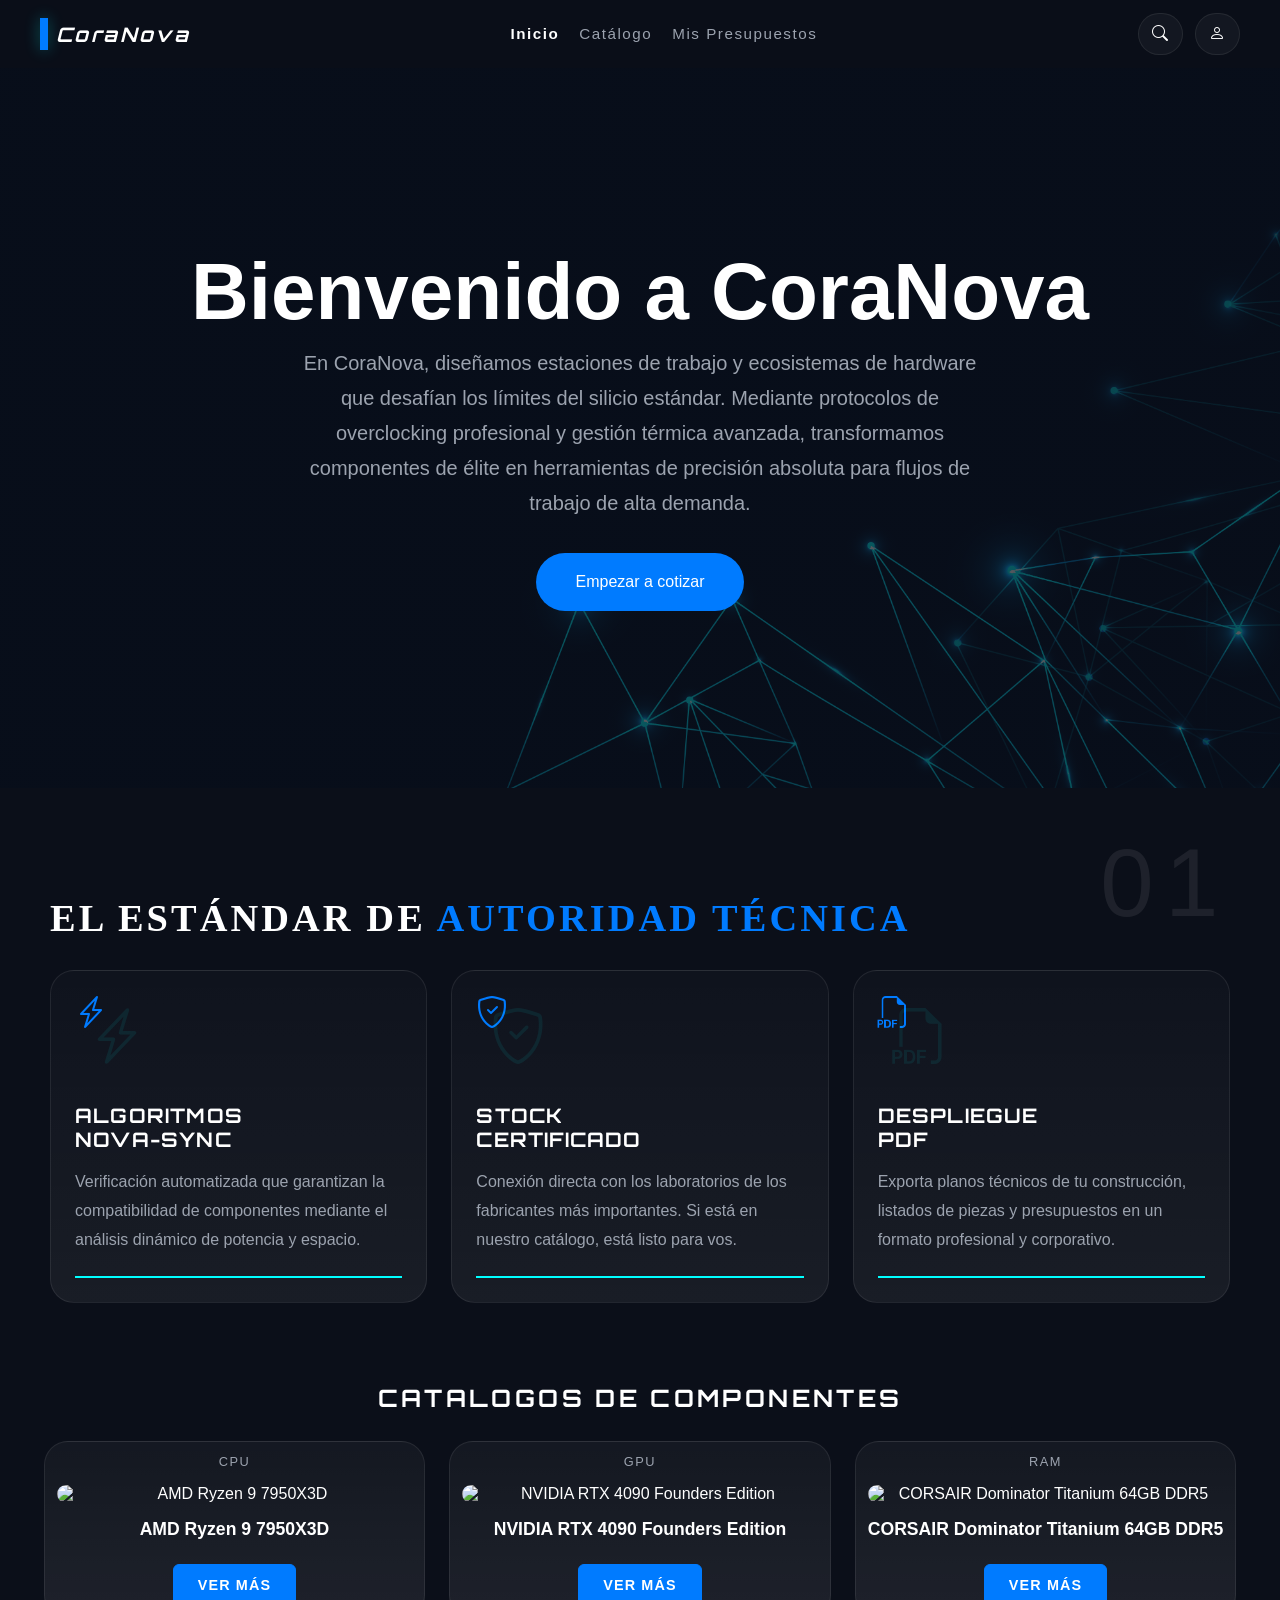
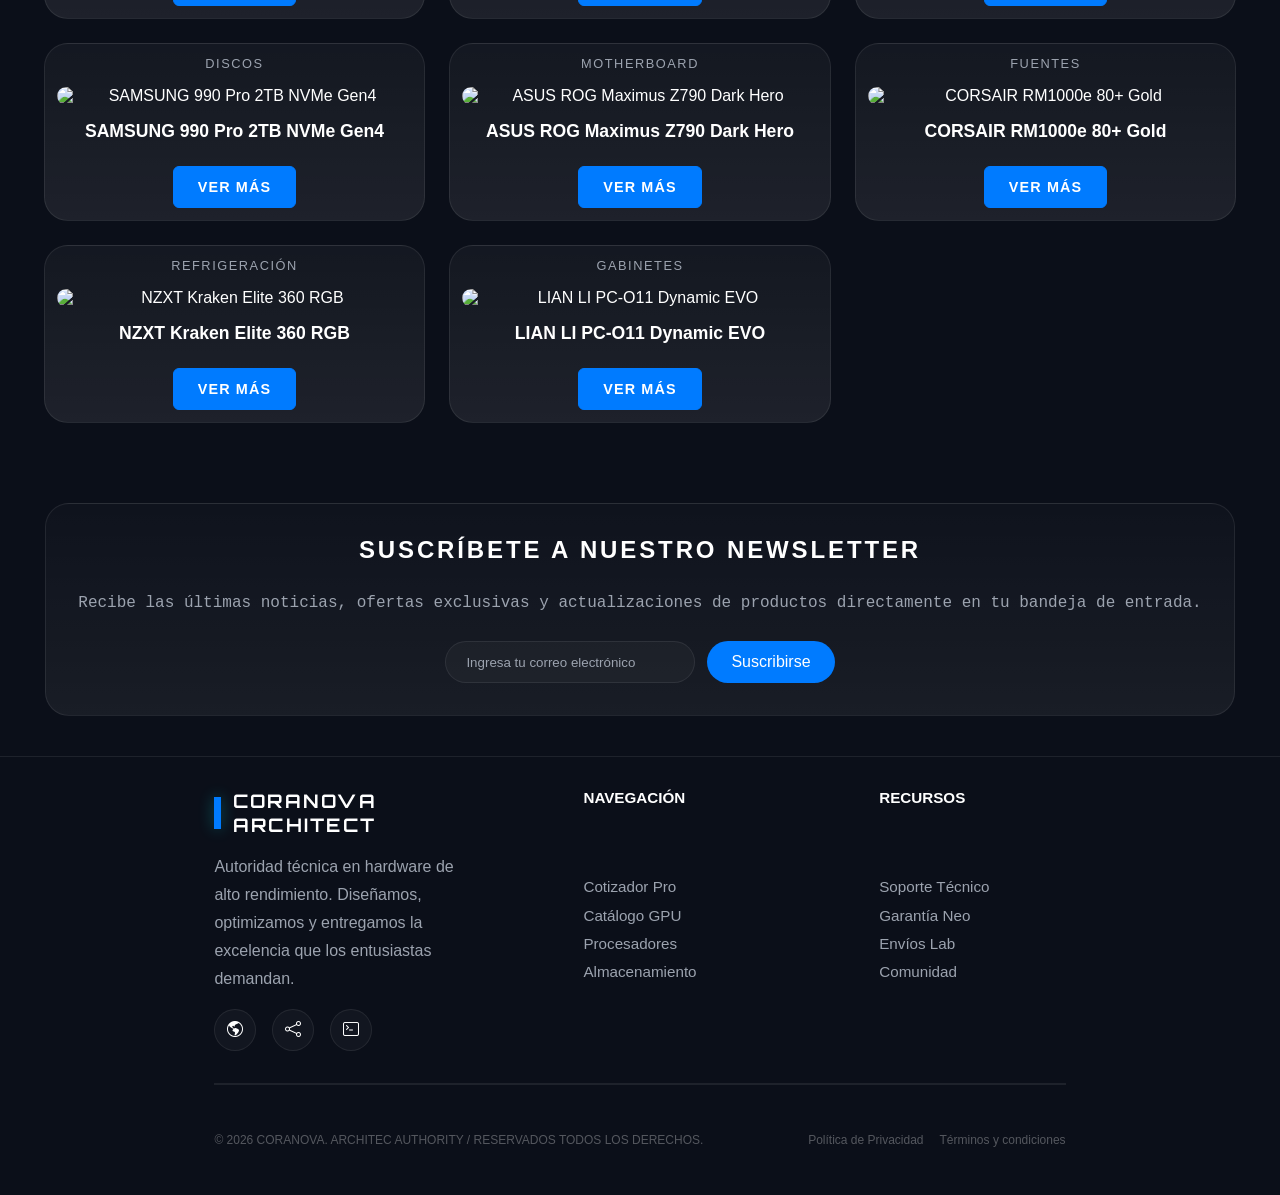
==== commit 5bcecc3b: "refactor index.html for improved structure and readability" ====
--- a/CoreNova/index.html
+++ b/CoreNova/index.html
@@ -1,4 +1,4 @@
-<!DOCTYPE html>
+<!doctype html>
 <html lang="en">
   <head>
     <meta charset="UTF-8" />
@@ -9,12 +9,21 @@
     <link rel="stylesheet" href="CSS/index.css" />
 
     <!-- icon bootstrap -->
-    <link rel="stylesheet" href="https://cdn.jsdelivr.net/npm/bootstrap-icons@1.13.1/font/bootstrap-icons.min.css" />
-    <link rel="stylesheet" href="https://fonts.googleapis.com/css2?family=Material+Symbols+Outlined" />
-
-    <link href="https://fonts.googleapis.com/css2?family=Orbitron:wght@400..900&display=swap" rel="stylesheet" />
+    <link
+      rel="stylesheet"
+      href="https://cdn.jsdelivr.net/npm/bootstrap-icons@1.13.1/font/bootstrap-icons.min.css"
+    />
+    <link
+      rel="stylesheet"
+      href="https://fonts.googleapis.com/css2?family=Material+Symbols+Outlined"
+    />
+
+    <link
+      href="https://fonts.googleapis.com/css2?family=Orbitron:wght@400..900&display=swap"
+      rel="stylesheet"
+    />
   </head>
-  
+
   <body>
     <header>
       <nav class="navbar">
@@ -29,7 +38,7 @@
               <a href="index.html" id="link__active">Inicio</a>
             </li>
             <li><a href="../CoreNova/pages/catalogo.html">Catálogo</a></li>
-            <li><a href="#">Mis Presupuestos</a></li>
+            <li><a href="pages/mispresupuestos.html">Mis Presupuestos</a></li>
           </ul>
         </div>
 
@@ -48,25 +57,31 @@
     <main>
       <section class="content_principal">
         <h2 class="content_principal-tittle">Bienvenido a CoraNova</h2>
-        <p class="content_principal-descrip">En CoraNova, diseñamos estaciones de trabajo y ecosistemas de hardware  que desafían los límites del silicio estándar. Mediante protocolos de overclocking profesional y gestión térmica avanzada, transformamos  componentes de élite en herramientas de precisión absoluta para flujos de trabajo de alta demanda.</p>
+        <p class="content_principal-descrip">
+          En CoraNova, diseñamos estaciones de trabajo y ecosistemas de hardware
+          que desafían los límites del silicio estándar. Mediante protocolos de
+          overclocking profesional y gestión térmica avanzada, transformamos
+          componentes de élite en herramientas de precisión absoluta para flujos
+          de trabajo de alta demanda.
+        </p>
 
         <div class="container__btn-coti-catalog">
           <button class="btn-startquoting">
-            <a href="#">Empezar a cotizar</a>
+            <a href="pages/catalogo.html">Empezar a cotizar</a>
           </button>
-
-          <button class="btn-seecatalog">
-            <a href="#">Ver Catálogo</a>
-          </button>
-        </div>
-      </section>
-
+        </div>
+      </section>
 
       <section class="features">
         <div class="container">
           <div class="features__header">
             <div class="features__title-block">
-              <h2 class="features__title"> EL ESTÁNDAR DE <span class="features__title--highlight">AUTORIDAD TÉCNICA</span> </h2>
+              <h2 class="features__title">
+                EL ESTÁNDAR DE
+                <span class="features__title--highlight"
+                  >AUTORIDAD TÉCNICA</span
+                >
+              </h2>
             </div>
             <span class="features__numOne">01</span>
           </div>
@@ -77,8 +92,14 @@
                 <i class="bi bi-lightning-charge"></i>
               </div>
               <i class="bi bi-lightning-charge"></i>
-              <h3 class="feature-card__title"> ALGORITMOS <br /> NOVA-SYNC </h3>
-              <p class="feature-card__description">Verificación automatizada que garantizan la compatibilidad de componentes mediante el análisis dinámico de potencia y espacio.</p>
+              <h3 class="feature-card__title">
+                ALGORITMOS <br />
+                NOVA-SYNC
+              </h3>
+              <p class="feature-card__description">
+                Verificación automatizada que garantizan la compatibilidad de
+                componentes mediante el análisis dinámico de potencia y espacio.
+              </p>
               <div class="feature-card__animated-border"></div>
             </article>
 
@@ -87,8 +108,14 @@
                 <i class="bi bi-shield-check"></i>
               </div>
               <i class="bi bi-shield-check"></i>
-              <h3 class="feature-card__title">STOCK <br /> CERTIFICADO</h3>
-              <p class="feature-card__description">Conexión directa con los laboratorios de los fabricantes más importantes. Si está en nuestro catálogo, está listo para vos.</p>
+              <h3 class="feature-card__title">
+                STOCK <br />
+                CERTIFICADO
+              </h3>
+              <p class="feature-card__description">
+                Conexión directa con los laboratorios de los fabricantes más
+                importantes. Si está en nuestro catálogo, está listo para vos.
+              </p>
               <div class="feature-card__animated-border"></div>
             </article>
 
@@ -99,13 +126,17 @@
 
               <i class="bi bi-filetype-pdf"></i>
 
-              <h3 class="feature-card__title">DESPLIEGUE <br /> PDF</h3>
-              <p class="feature-card__description">Exporta planos técnicos de tu construcción, listados de piezas y presupuestos en un formato profesional y corporativo.</p>
+              <h3 class="feature-card__title">
+                DESPLIEGUE <br />
+                PDF
+              </h3>
+              <p class="feature-card__description">
+                Exporta planos técnicos de tu construcción, listados de piezas y
+                presupuestos en un formato profesional y corporativo.
+              </p>
               <div class="feature-card__animated-border"></div>
             </article>
           </div>
-
-
         </div>
       </section>
 
@@ -122,78 +153,89 @@
       </section>
 
       <section class="sect-newsletter">
-
         <div class="container__newsletter">
-            <h2 class="newsletter__title">SUSCRÍBETE A NUESTRO NEWSLETTER</h2>
-            <p class="newsletter__description">Recibe las últimas noticias, ofertas exclusivas y actualizaciones de productos directamente en tu bandeja de entrada.</p>
-
-            <form class="newsletter__form">
-                <input type="email" class="newsletter__input" placeholder="Ingresa tu correo electrónico" required>
-                <button type="submit" class="newsletter__btn">Suscribirse</button>
-            </form>
-        </div>
-
-      </section>
-
+          <h2 class="newsletter__title">SUSCRÍBETE A NUESTRO NEWSLETTER</h2>
+          <p class="newsletter__description">
+            Recibe las últimas noticias, ofertas exclusivas y actualizaciones de
+            productos directamente en tu bandeja de entrada.
+          </p>
+
+          <form class="newsletter__form">
+            <input
+              type="email"
+              class="newsletter__input"
+              placeholder="Ingresa tu correo electrónico"
+              required
+            />
+            <button type="submit" class="newsletter__btn">Suscribirse</button>
+          </form>
+        </div>
+      </section>
     </main>
 
     <footer class="footer">
-      
       <div class="container__general-footer">
-
         <div class="container footer__grid">
-
-        <div class="footer__brand">
-
-          <div class="footer__logo">
-            <span class="footer__logo-accent"></span>
-            <h3>CORANOVA ARCHITECT</h3>
-          </div>
-
-          <p class="footer__about">Autoridad técnica en hardware de alto rendimiento. Diseñamos, optimizamos y entregamos la excelencia que los entusiastas demandan.</p>
-
-          <div class="footer__socials">
-            <a href="#" class="footer__social-link"><i class="bi bi-globe-americas"></i></a>
-            <a href="#" class="footer__social-link"><i class="bi bi-share"></i></a>
-            <a href="#" class="footer__social-link"><i class="bi bi-terminal"></i></a>
-          </div>
-        </div>
-
-        <div class="footer__nav-group">
-          <h5 class="footer__title">NAVEGACIÓN</h5>
-          <ul class="footer__list">
-            <li><a href="#" class="footer__link">Cotizador Pro</a></li>
-            <li><a href="#" class="footer__link">Catálogo GPU</a></li>
-            <li><a href="#" class="footer__link">Procesadores</a></li>
-            <li><a href="#" class="footer__link">Almacenamiento</a></li>
-          </ul>
-        </div>
-
-        <div class="footer__nav-group">
-          <h5 class="footer__title">RECURSOS</h5>
-          <ul class="footer__list">
-            <li><a href="#" class="footer__link">Soporte Técnico</a></li>
-            <li><a href="#" class="footer__link">Garantía Neo</a></li>
-            <li><a href="#" class="footer__link">Envíos Lab</a></li>
-            <li><a href="#" class="footer__link">Comunidad</a></li>
-          </ul>
+          <div class="footer__brand">
+            <div class="footer__logo">
+              <span class="footer__logo-accent"></span>
+              <h3>CORANOVA ARCHITECT</h3>
+            </div>
+
+            <p class="footer__about">
+              Autoridad técnica en hardware de alto rendimiento. Diseñamos,
+              optimizamos y entregamos la excelencia que los entusiastas
+              demandan.
+            </p>
+
+            <div class="footer__socials">
+              <a href="#" class="footer__social-link"
+                ><i class="bi bi-globe-americas"></i
+              ></a>
+              <a href="#" class="footer__social-link"
+                ><i class="bi bi-share"></i
+              ></a>
+              <a href="#" class="footer__social-link"
+                ><i class="bi bi-terminal"></i
+              ></a>
+            </div>
+          </div>
+
+          <div class="footer__nav-group">
+            <h5 class="footer__title">NAVEGACIÓN</h5>
+            <ul class="footer__list">
+              <li><a href="#" class="footer__link">Cotizador Pro</a></li>
+              <li><a href="#" class="footer__link">Catálogo GPU</a></li>
+              <li><a href="#" class="footer__link">Procesadores</a></li>
+              <li><a href="#" class="footer__link">Almacenamiento</a></li>
+            </ul>
+          </div>
+
+          <div class="footer__nav-group">
+            <h5 class="footer__title">RECURSOS</h5>
+            <ul class="footer__list">
+              <li><a href="#" class="footer__link">Soporte Técnico</a></li>
+              <li><a href="#" class="footer__link">Garantía Neo</a></li>
+              <li><a href="#" class="footer__link">Envíos Lab</a></li>
+              <li><a href="#" class="footer__link">Comunidad</a></li>
+            </ul>
+          </div>
+        </div>
+
+        <div class="container__line-footer">
+          <hr class="line-footer" />
+        </div>
+
+        <div class="container footer__bottom">
+          <p class="footer__copyright">
+            © 2026 CORANOVA. ARCHITEC AUTHORITY / RESERVADOS TODOS LOS DERECHOS.
+          </p>
+          <div class="footer__legal">
+            <a href="#" class="footer__legal-link">Política de Privacidad</a>
+            <a href="#" class="footer__legal-link">Términos y condiciones</a>
+          </div>
         </div>
       </div>
-
-      <div class="container__line-footer">
-        <hr class="line-footer">
-      </div>
-
-      <div class="container footer__bottom">
-        <p class="footer__copyright">© 2026 CORANOVA. ARCHITEC AUTHORITY / RESERVADOS TODOS LOS DERECHOS.</p>
-        <div class="footer__legal">
-          <a href="#" class="footer__legal-link">Política de Privacidad</a>
-          <a href="#" class="footer__legal-link">Términos y condiciones</a>
-        </div>
-      </div>
-
-      </div>
-
     </footer>
 
     <script src="JavaScript/index.js"></script>
--- a/CoreNova/CSS/index.css
+++ b/CoreNova/CSS/index.css
@@ -62,8 +62,6 @@
   transition: all 0.3s ease;
 }
 
-
-
 .navbar {
   padding: 0 2.5rem;
   align-items: center;
@@ -122,7 +120,7 @@
   transition: color 0.2s ease;
 }
 
-#link__active{
+#link__active {
   color: white;
   font-weight: bold;
 }
@@ -162,7 +160,7 @@
 .content_principal {
   background-image:
     linear-gradient(rgba(11, 15, 25, 0.7), rgba(11, 15, 25, 0.7)),
-    url("/CoreNova/assets/v796-nunny-03b.jpg");
+    url("../assets/v796-nunny-03b.jpg");
   background-repeat: no-repeat;
   background-size: cover;
   background-position: center;
@@ -280,7 +278,11 @@
 }
 
 .feature-card {
-  background: linear-gradient(180deg, rgba(255, 255, 255, 0.02),rgba(255, 255, 255, 0.06));
+  background: linear-gradient(
+    180deg,
+    rgba(255, 255, 255, 0.02),
+    rgba(255, 255, 255, 0.06)
+  );
   border: var(--border-tech);
   border-radius: 24px;
   min-height: 300px;
@@ -340,7 +342,12 @@
 }
 
 .feature-card:hover > .feature-card__animated-border {
-  background: linear-gradient(90deg, transparent, var(--brand-glow),transparent);
+  background: linear-gradient(
+    90deg,
+    transparent,
+    var(--brand-glow),
+    transparent
+  );
   transition: 0.3s ease;
 }
 
@@ -366,17 +373,23 @@
 .catalog__grid {
   display: grid;
   gap: 1.5rem;
-  grid-template-columns: repeat(3,1fr);
-  grid-template-rows: repeat(2,auto);
+  grid-template-columns: repeat(3, 1fr);
+  grid-template-rows: repeat(2, auto);
 }
 
 .catalog__card {
-  background: linear-gradient(180deg, rgba(255, 255, 255, 0.04), rgba(255, 255, 255, 0.08));
+  background: linear-gradient(
+    180deg,
+    rgba(255, 255, 255, 0.04),
+    rgba(255, 255, 255, 0.08)
+  );
   border: var(--border-tech);
   border-radius: 24px;
   padding: 0.75rem;
   text-align: center;
-  transition: transform 0.2s ease, border-color 0.2s ease;
+  transition:
+    transform 0.2s ease,
+    border-color 0.2s ease;
 }
 
 .catalog__card:hover {
@@ -406,6 +419,28 @@
   margin: 1rem 0 0;
 }
 
+.catalog__card-btn {
+  display: inline-block;
+  margin-top: 1.5rem;
+  padding: 0.75rem 1.5rem;
+  background-color: var(--brand-primary);
+  color: white;
+  font-size: 0.9rem;
+  font-weight: 600;
+  text-transform: uppercase;
+  letter-spacing: 0.08em;
+  border-radius: 6px;
+  text-decoration: none;
+  transition: all 0.3s ease;
+  border: 1px solid var(--brand-primary);
+}
+
+.catalog__card-btn:hover {
+  background-color: white;
+  color: var(--brand-primary);
+  transform: translateY(-2px);
+}
+
 /* NEWSLETTER */
 .sect-newsletter {
   display: flex;
@@ -414,7 +449,11 @@
 }
 
 .container__newsletter {
-  background: linear-gradient(180deg, rgba(255, 255, 255, 0.02), rgba(255, 255, 255, 0.06));
+  background: linear-gradient(
+    180deg,
+    rgba(255, 255, 255, 0.02),
+    rgba(255, 255, 255, 0.06)
+  );
   border: var(--border-tech);
   border-radius: 24px;
   display: flex;
@@ -425,7 +464,9 @@
 }
 
 .newsletter__title {
-  font-family: 'Franklin Gothic Medium', 'Arial Narrow', Arial, sans-serif;
+  font-family:
+    "Trebuchet MS", "Lucida Sans Unicode", "Lucida Grande", "Lucida Sans",
+    Arial, sans-serif;
   font-size: 1.5rem;
   letter-spacing: 0.12em;
   line-height: 1.2;
@@ -433,7 +474,7 @@
 }
 
 .newsletter__description {
-  font-family: 'Courier New', Courier, monospace;
+  font-family: "Courier New", Courier, monospace;
   color: var(--text-dim);
   line-height: 1.75;
   margin: 0;
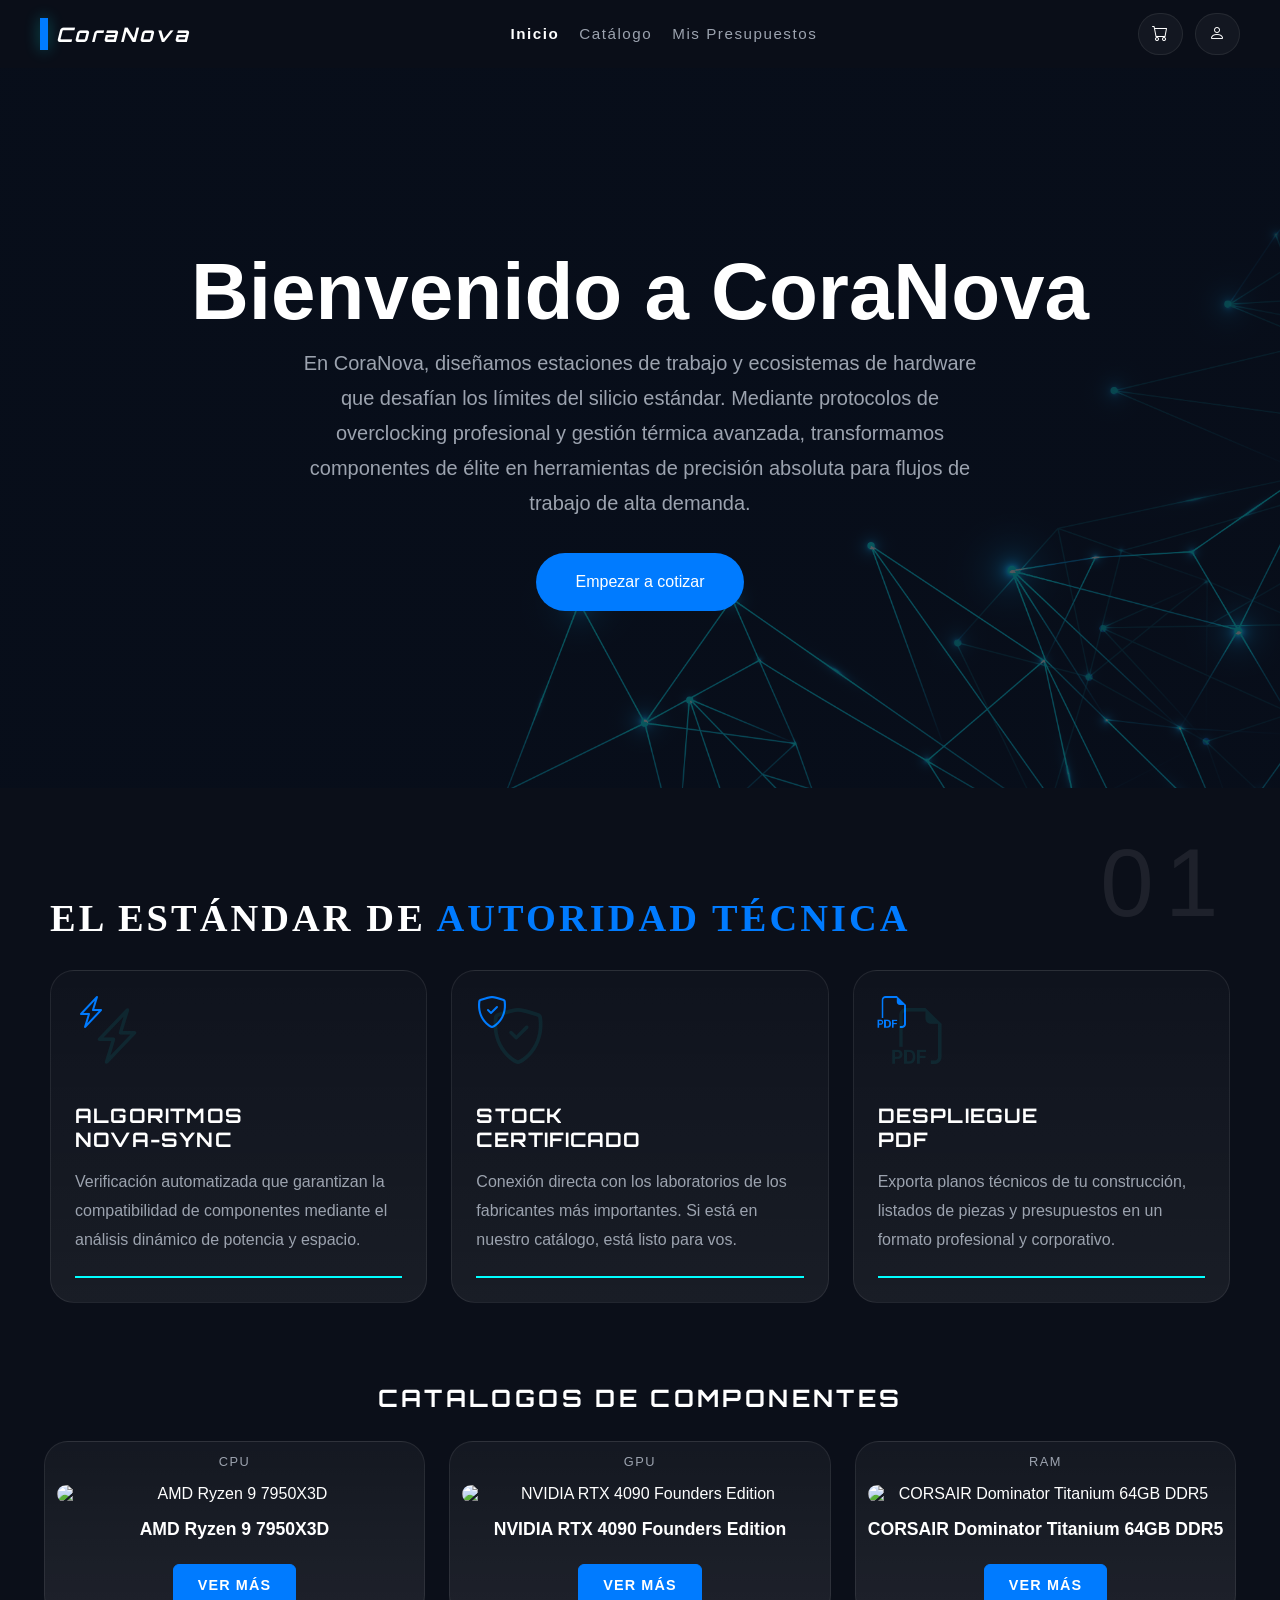
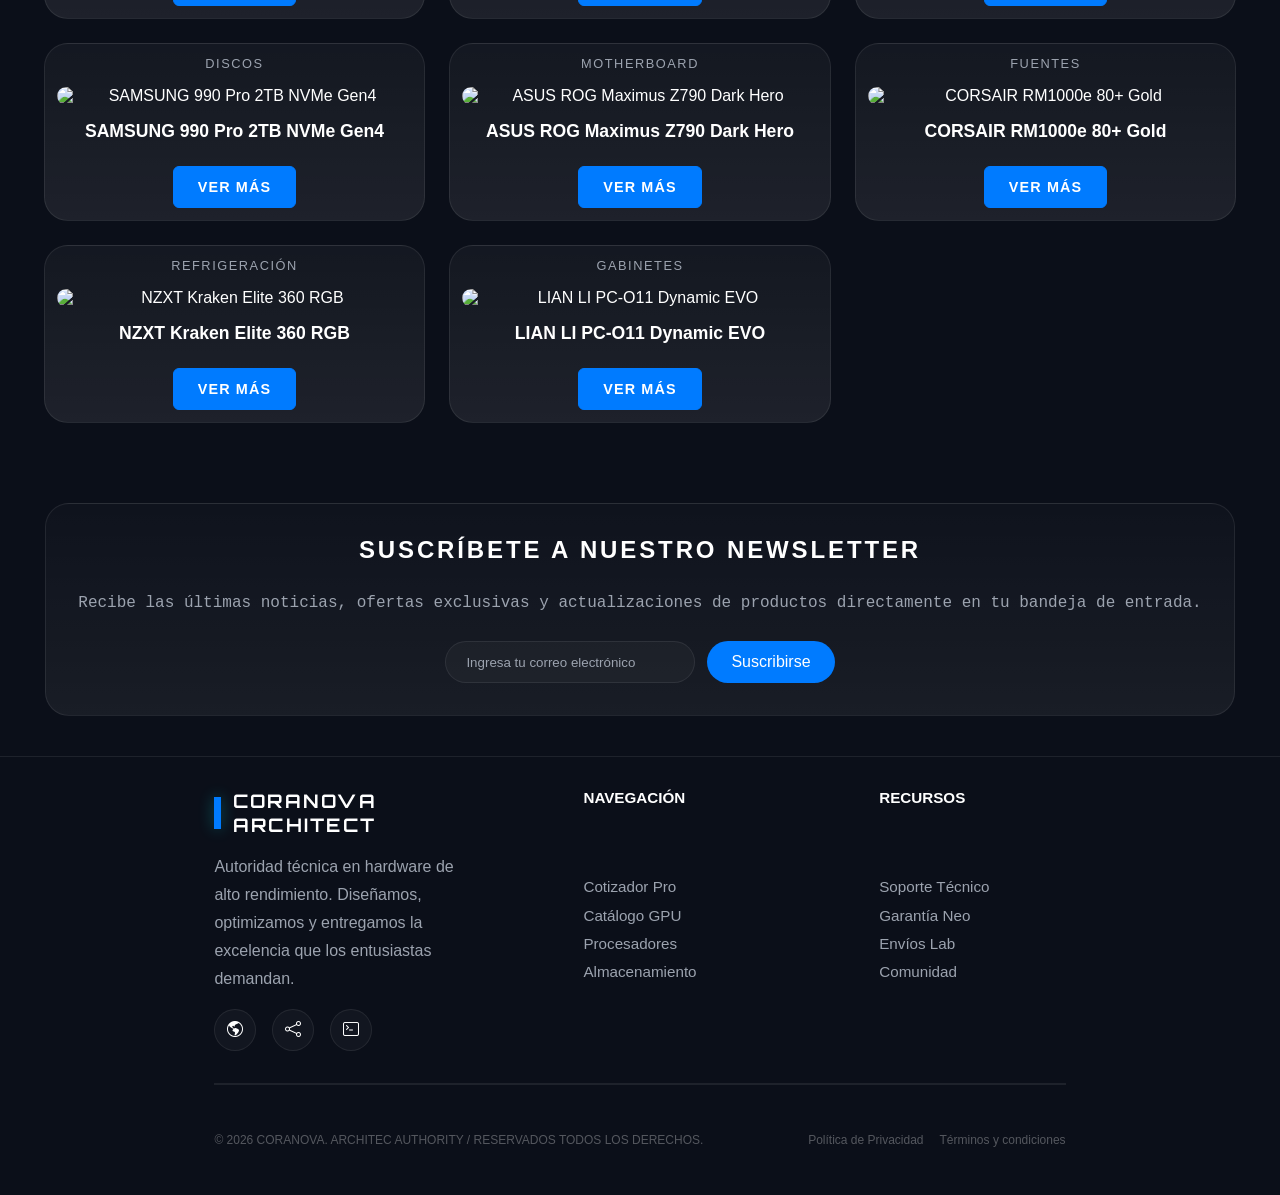
==== commit 5da66b51: "refactor footer structure and enhance alert styles; add PDF export functionality and user feedback m" ====
--- a/CoreNova/index.html
+++ b/CoreNova/index.html
@@ -43,8 +43,8 @@
         </div>
 
         <div class="navbar__btn-actions">
-          <button class="iconSearch">
-            <i class="bi bi-search"></i>
+          <button class="iconcar">
+            <a href="pages/carrito.html"> <i class="bi bi-cart"></i></a>
           </button>
 
           <button class="iconLogin-person">
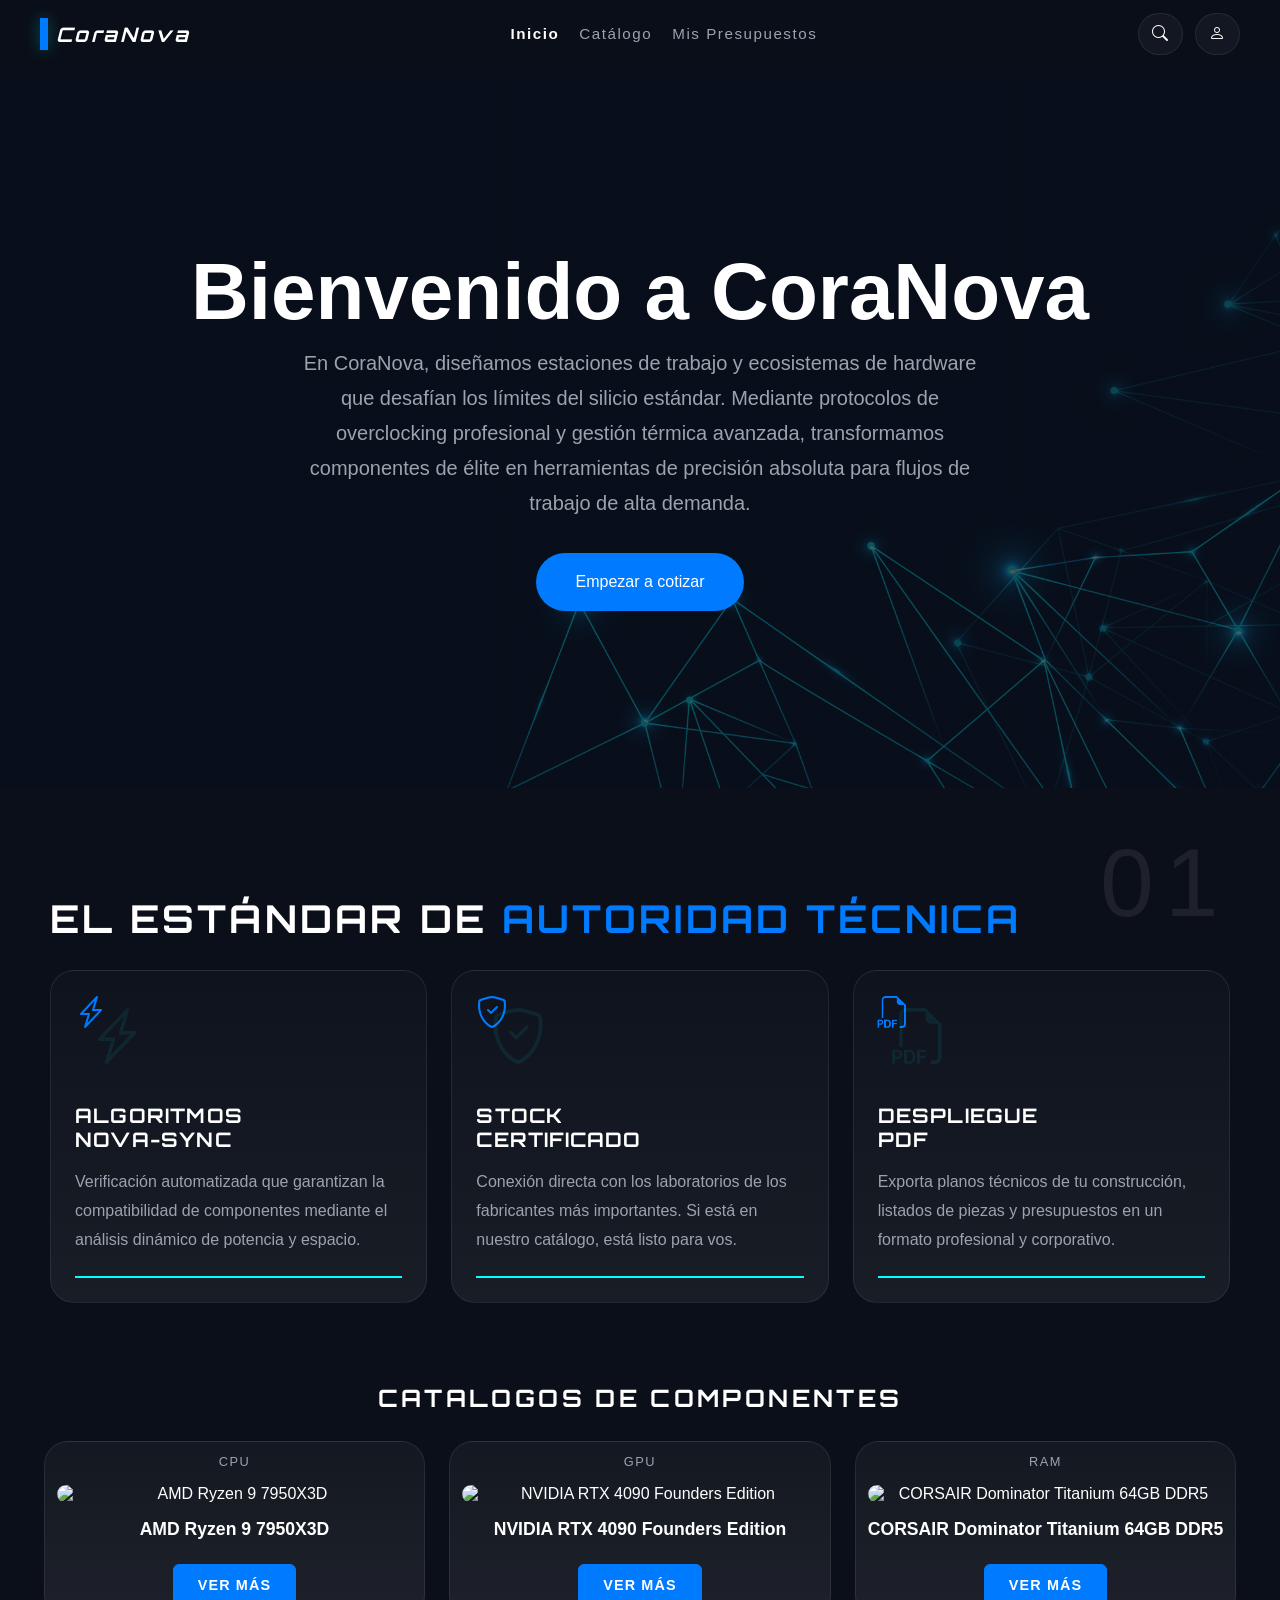
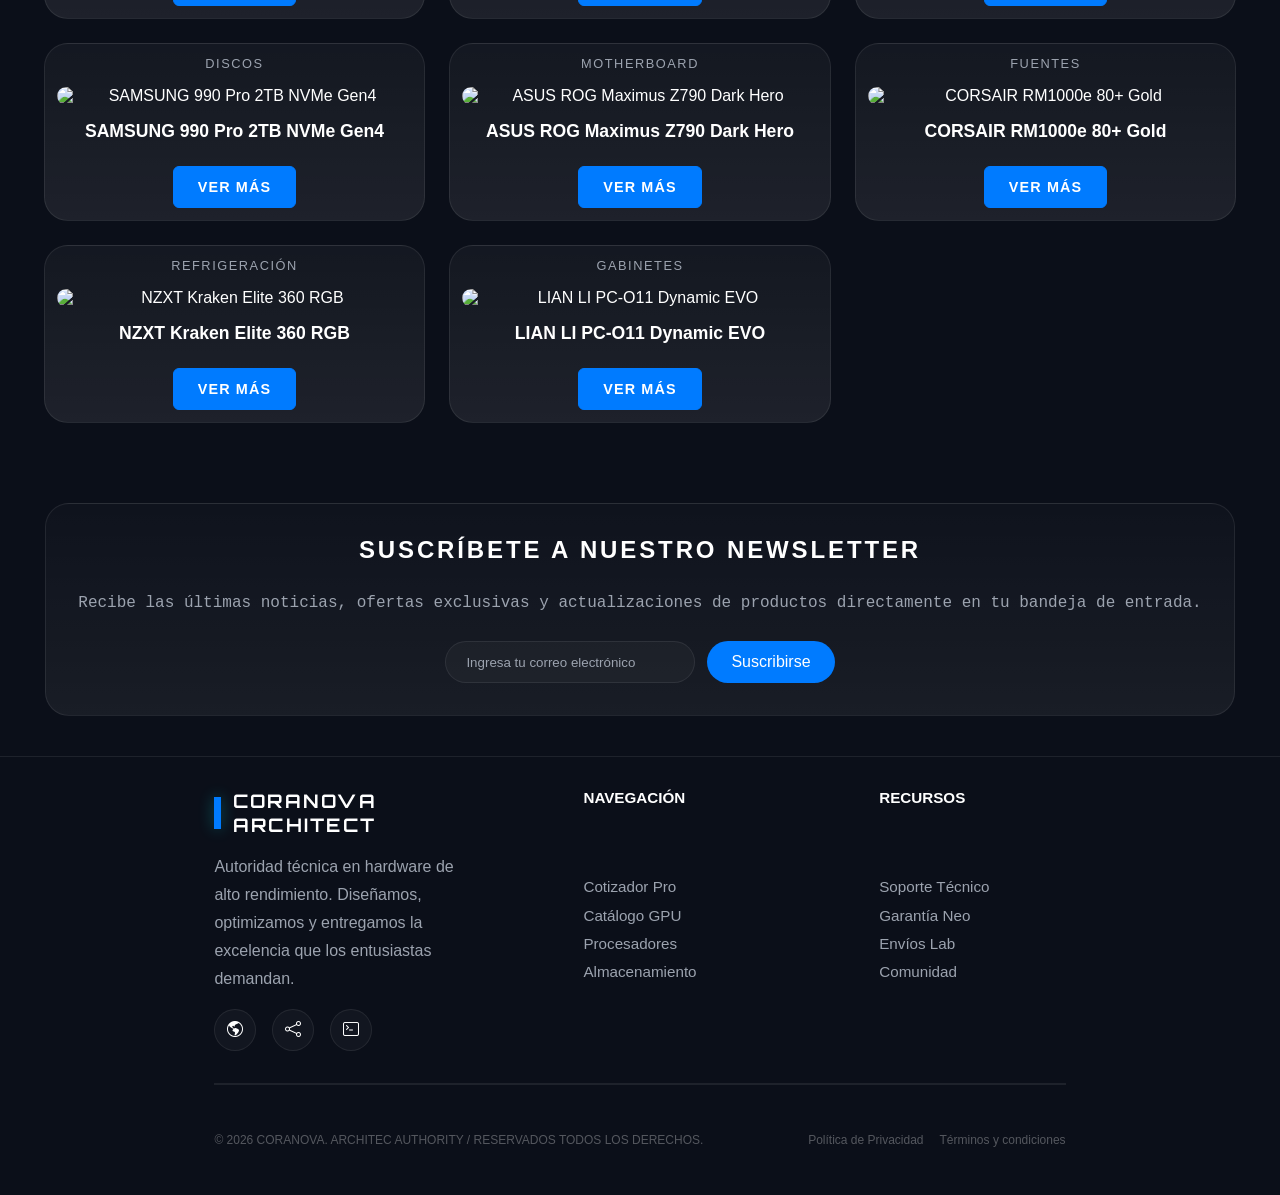
==== commit 389eb6e3: "Merge branch 'feat-home' of https://github.com/sebamastrangelostudy/CoreNova into feat-home" ====
--- a/CoreNova/index.html
+++ b/CoreNova/index.html
@@ -43,8 +43,8 @@
         </div>
 
         <div class="navbar__btn-actions">
-          <button class="iconcar">
-            <a href="pages/carrito.html"> <i class="bi bi-cart"></i></a>
+          <button class="iconSearch">
+            <i class="bi bi-search"></i>
           </button>
 
           <button class="iconLogin-person">
--- a/CoreNova/CSS/index.css
+++ b/CoreNova/CSS/index.css
@@ -252,7 +252,7 @@
 }
 
 .features__title {
-  font-family: Georgia, "Times New Roman", Times, serif;
+  font-family: var(--font-header);
   font-size: clamp(2rem, 3vw, 3rem);
   letter-spacing: 0.08em;
   line-height: 1.05;
